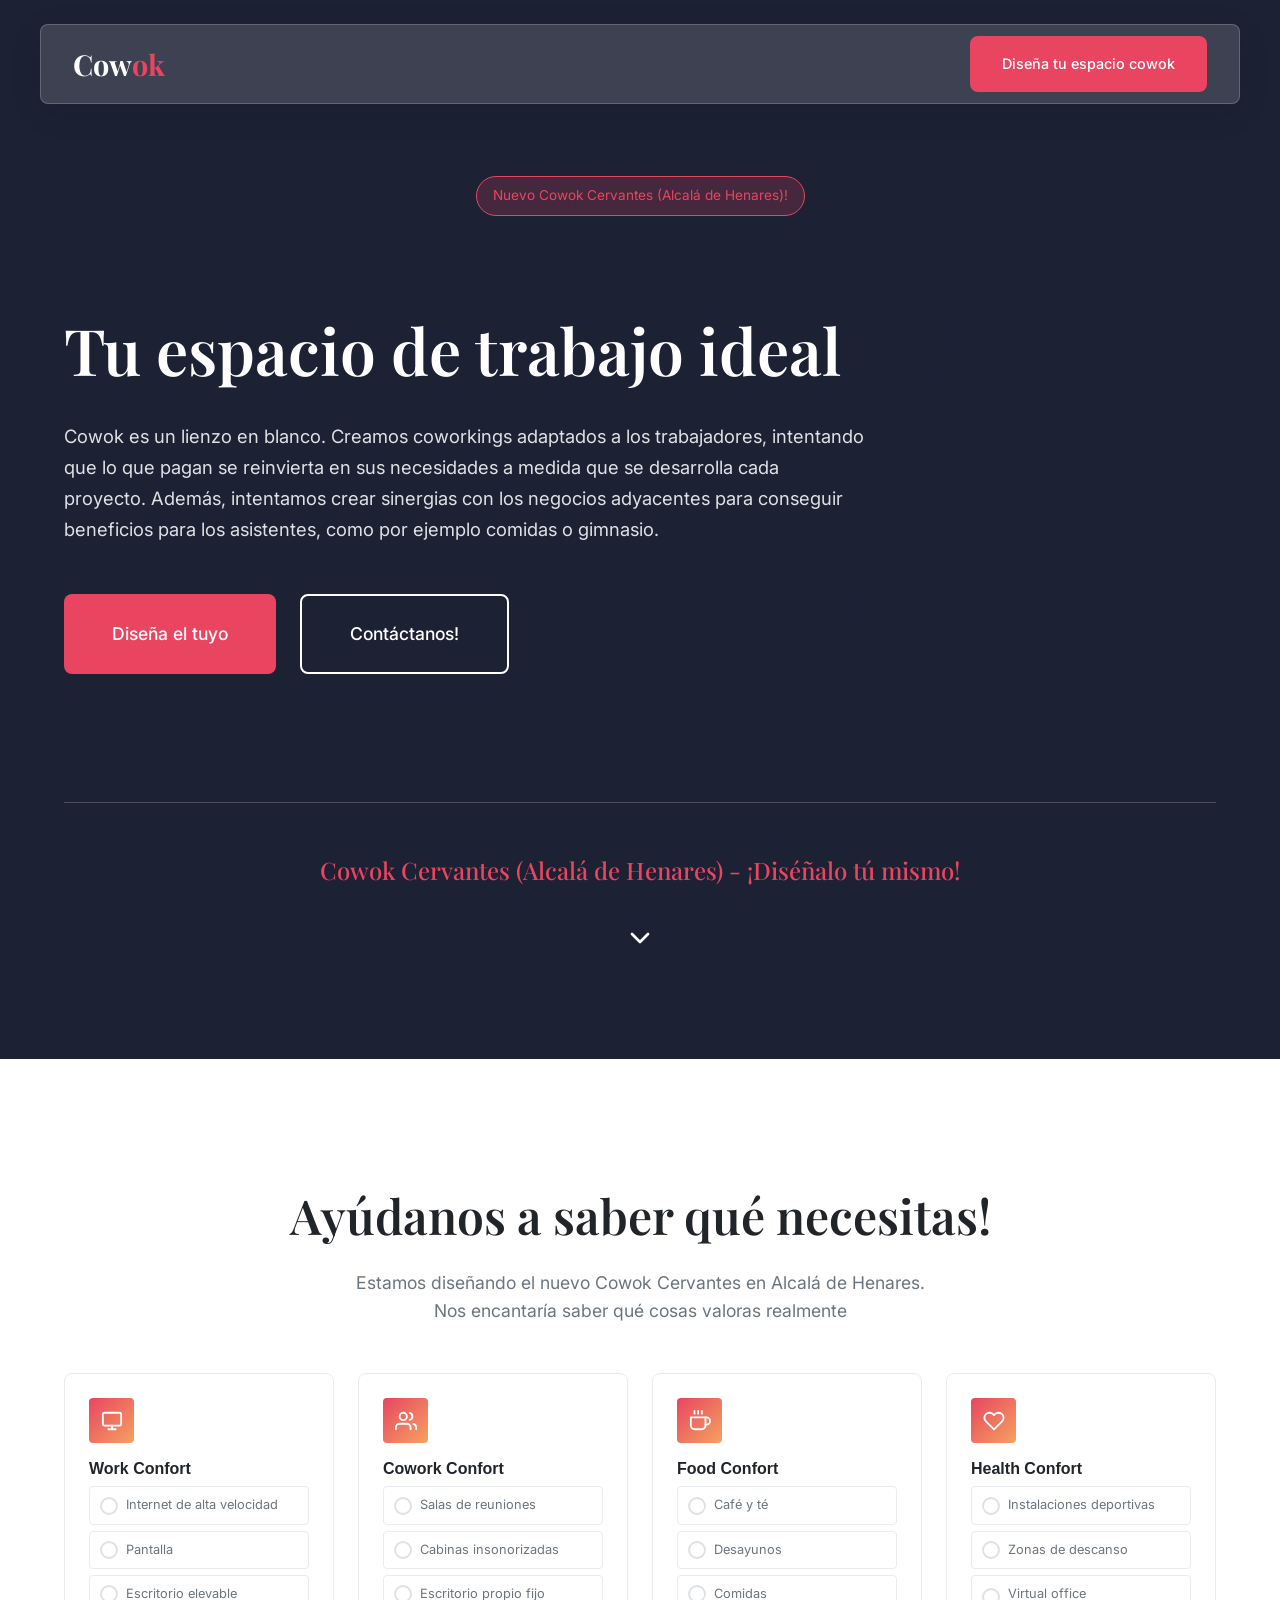
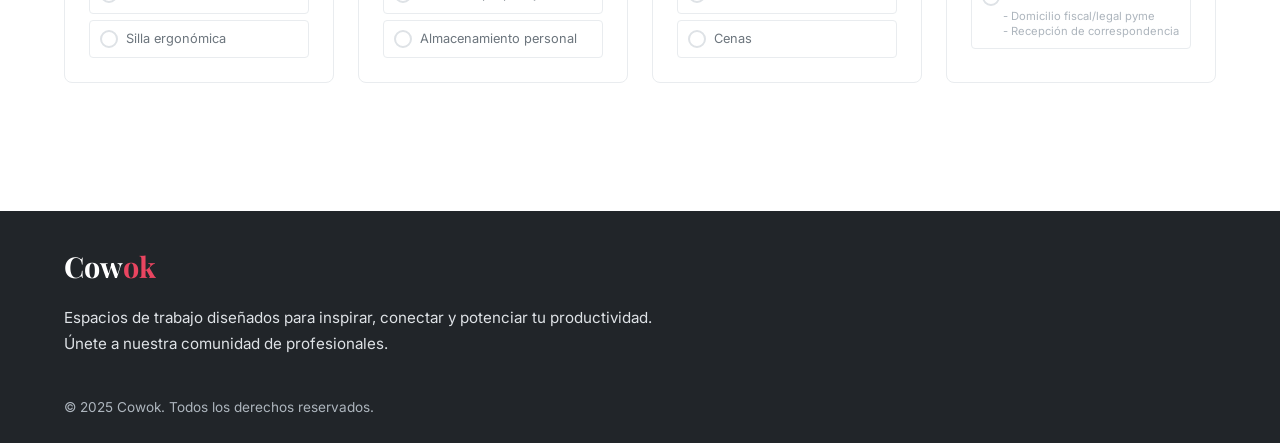
==== index.html @ b4acc240 "Update index.html" ====
<!DOCTYPE html>
<html lang="es">
<head>
    <meta charset="UTF-8">
    <meta name="viewport" content="width=device-width, initial-scale=1.0">
    <title>Cowok | Coworking Space</title>
    <link rel="preconnect" href="https://fonts.googleapis.com">
    <link rel="preconnect" href="https://fonts.gstatic.com" crossorigin>
    <link href="https://fonts.googleapis.com/css2?family=Inter:wght@300;400;500;600;700&family=Playfair+Display:wght@400;500;600;700&display=swap" rel="stylesheet">
    <style>
        /* ============================================
           CSS VARIABLES & RESET
           ============================================ */
        :root {
            --color-primary: #1a1a2e;
            --color-secondary: #16213e;
            --color-accent: #e94560;
            --color-accent-hover: #d63d56;
            --color-light: #f8f9fa;
            --color-white: #ffffff;
            --color-gray-100: #f7f7f7;
            --color-gray-200: #e9ecef;
            --color-gray-300: #dee2e6;
            --color-gray-400: #ced4da;
            --color-gray-500: #adb5bd;
            --color-gray-600: #6c757d;
            --color-gray-700: #495057;
            --color-gray-800: #343a40;
            --color-gray-900: #212529;
            --color-success: #28a745;
            --color-warm: #f4a261;

            --font-primary: 'Inter', sans-serif;
            --font-display: 'Playfair Display', serif;

            --spacing-xs: 0.5rem;
            --spacing-sm: 1rem;
            --spacing-md: 1.5rem;
            --spacing-lg: 2rem;
            --spacing-xl: 3rem;
            --spacing-2xl: 4rem;
            --spacing-3xl: 6rem;
            --spacing-4xl: 8rem;

            --border-radius-sm: 4px;
            --border-radius-md: 8px;
            --border-radius-lg: 16px;
            --border-radius-xl: 24px;

            --shadow-sm: 0 1px 2px rgba(0,0,0,0.05);
            --shadow-md: 0 4px 6px rgba(0,0,0,0.1);
            --shadow-lg: 0 10px 25px rgba(0,0,0,0.1);
            --shadow-xl: 0 20px 50px rgba(0,0,0,0.15);

            --transition-fast: 0.2s ease;
            --transition-normal: 0.3s ease;
            --transition-slow: 0.5s ease;

            --container-max: 1200px;
            --header-height: 80px;
        }

        * {
            margin: 0;
            padding: 0;
            box-sizing: border-box;
        }

        html {
            scroll-behavior: smooth;
        }

        body {
            font-family: var(--font-primary);
            font-size: 16px;
            line-height: 1.6;
            color: var(--color-gray-800);
            background-color: var(--color-white);
            overflow-x: hidden;
        }

        img {
            max-width: 100%;
            height: auto;
            display: block;
        }

        a {
            text-decoration: none;
            color: inherit;
            transition: color var(--transition-fast);
        }

        ul {
            list-style: none;
        }

        button {
            cursor: pointer;
            border: none;
            background: none;
            font-family: inherit;
        }

        /* ============================================
           UTILITY CLASSES
           ============================================ */
        .container {
            width: 100%;
            max-width: var(--container-max);
            margin: 0 auto;
            padding: 0 var(--spacing-md);
        }

        .section {
            padding: var(--spacing-4xl) 0;
        }

        .section--gray {
            background-color: var(--color-gray-100);
        }

        .section--dark {
            background-color: var(--color-primary);
            color: var(--color-white);
        }

        .text-center {
            text-align: center;
        }

        .btn {
            display: inline-flex;
            align-items: center;
            justify-content: center;
            padding: var(--spacing-sm) var(--spacing-lg);
            font-size: 0.95rem;
            font-weight: 500;
            border-radius: var(--border-radius-md);
            transition: all var(--transition-fast);
            gap: var(--spacing-xs);
        }

        .btn--primary {
            background-color: var(--color-accent);
            color: var(--color-white);
        }

        .btn--primary:hover {
            background-color: var(--color-accent-hover);
            transform: translateY(-2px);
            box-shadow: var(--shadow-md);
        }

        .btn--secondary {
            background-color: var(--color-white);
            color: var(--color-primary);
            border: 2px solid var(--color-primary);
        }

        .btn--secondary:hover {
            background-color: var(--color-primary);
            color: var(--color-white);
        }

        .btn--outline {
            background-color: transparent;
            color: var(--color-white);
            border: 2px solid var(--color-white);
        }

        .btn--outline:hover {
            background-color: var(--color-white);
            color: var(--color-primary);
        }

        .btn--large {
            padding: var(--spacing-md) var(--spacing-xl);
            font-size: 1.1rem;
        }

        .btn--small {
            padding: var(--spacing-sm) var(--spacing-lg);
            font-size: 0.9rem;
        }

        /* ============================================
           TYPOGRAPHY
           ============================================ */
        h1, h2, h3, h4, h5, h6 {
            font-family: var(--font-display);
            font-weight: 600;
            line-height: 1.2;
            color: var(--color-gray-900);
        }

        .section--dark h1,
        .section--dark h2,
        .section--dark h3 {
            color: var(--color-white);
        }

        h1 {
            font-size: clamp(2.5rem, 5vw, 4rem);
        }

        h2 {
            font-size: clamp(2rem, 4vw, 3rem);
            margin-bottom: var(--spacing-md);
        }

        h3 {
            font-size: clamp(1.5rem, 3vw, 2rem);
        }

        .section-subtitle {
            font-size: 1.1rem;
            color: var(--color-gray-600);
            max-width: 600px;
            margin: 0 auto var(--spacing-xl);
        }

        .section--dark .section-subtitle {
            color: var(--color-gray-300);
        }

        /* ============================================
           HEADER & NAVIGATION
           ============================================ */
        .header-wrapper {
            position: fixed;
            top: 0;
            left: 0;
            right: 0;
            z-index: 1000;
            padding: var(--spacing-md) var(--spacing-md) 0;
            transition: padding var(--transition-normal);
        }

        .header-wrapper--scrolled {
            padding: var(--spacing-xs) var(--spacing-md) 0;
        }

        .header {
            max-width: var(--container-max);
            margin: 0 auto;
            height: var(--header-height);
            background: rgba(255, 255, 255, 0.15);
            backdrop-filter: blur(20px);
            -webkit-backdrop-filter: blur(20px);
            border: 1px solid rgba(255, 255, 255, 0.2);
            border-radius: var(--border-radius-md);
            box-shadow: 0 8px 32px rgba(0, 0, 0, 0.1);
            transition: all var(--transition-normal);
            padding: 0 var(--spacing-lg);
        }

        .header--scrolled {
            height: 60px;
            background: rgba(255, 255, 255, 0.95);
            box-shadow: 0 8px 32px rgba(0, 0, 0, 0.12);
            border: 1px solid rgba(200, 200, 200, 0.3);
        }

        .header--scrolled .logo {
            color: var(--color-primary);
        }

        .header--scrolled .nav__link {
            color: var(--color-gray-700);
        }

        .header--scrolled .hamburger__line {
            background-color: var(--color-primary);
        }

        .header--scrolled .btn--primary {
            padding: var(--spacing-xs) var(--spacing-md);
            font-size: 0.85rem;
        }

        .header__container {
            display: flex;
            align-items: center;
            justify-content: space-between;
            height: 100%;
        }

        .logo {
            font-family: var(--font-display);
            font-size: 1.8rem;
            font-weight: 700;
            color: var(--color-white);
            transition: color var(--transition-normal);
        }

        .logo span {
            color: var(--color-accent);
        }

        .nav {
            display: flex;
            align-items: center;
            gap: var(--spacing-lg);
        }

        .nav__list {
            display: flex;
            gap: var(--spacing-lg);
        }

        .nav__link {
            font-weight: 500;
            color: rgba(255, 255, 255, 0.9);
            position: relative;
            padding: var(--spacing-xs) 0;
            transition: color var(--transition-fast);
        }

        .nav__link::after {
            content: '';
            position: absolute;
            bottom: 0;
            left: 0;
            width: 0;
            height: 2px;
            background-color: var(--color-accent);
            transition: width var(--transition-fast);
        }

        .nav__link:hover {
            color: var(--color-accent);
        }

        .nav__link:hover::after {
            width: 100%;
        }

        .hamburger {
            display: none;
            flex-direction: column;
            gap: 5px;
            padding: var(--spacing-xs);
            z-index: 1001;
        }

        .hamburger__line {
            width: 25px;
            height: 2px;
            background-color: var(--color-white);
            transition: all var(--transition-fast);
        }

        .hamburger--active .hamburger__line:nth-child(1) {
            transform: rotate(45deg) translate(5px, 5px);
        }

        .hamburger--active .hamburger__line:nth-child(2) {
            opacity: 0;
        }

        .hamburger--active .hamburger__line:nth-child(3) {
            transform: rotate(-45deg) translate(5px, -5px);
        }

        /* Mobile Navigation */
        .nav-mobile {
            display: none;
            position: fixed;
            top: 0;
            left: 0;
            right: 0;
            bottom: 0;
            background-color: var(--color-white);
            z-index: 999;
            padding: calc(var(--header-height) + var(--spacing-xl)) var(--spacing-lg);
            flex-direction: column;
            gap: var(--spacing-lg);
        }

        .nav-mobile--active {
            display: flex;
        }

        .nav-mobile__link {
            font-size: 1.5rem;
            font-weight: 500;
            color: var(--color-gray-800);
            padding: var(--spacing-sm) 0;
            border-bottom: 1px solid var(--color-gray-200);
        }

        /* ============================================
           HERO SECTION
           ============================================ */
        .hero {
            position: relative;
            min-height: 100vh;
            display: flex;
            align-items: center;
            background-color: #1C2134;
            overflow: hidden;
        }

        .hero__content {
            position: relative;
            z-index: 1;
            width: 100%;
            color: var(--color-white);
            padding: calc(var(--header-height) + 2rem) 0 2rem;
        }

        .hero__badge {
            display: block;
            text-align: center;
            padding: var(--spacing-xs) var(--spacing-sm);
            background-color: rgba(233, 69, 96, 0.2);
            border: 1px solid var(--color-accent);
            border-radius: var(--border-radius-xl);
            font-size: 0.85rem;
            color: var(--color-accent);
            margin-top: 4rem;
            margin-bottom: 6rem;
            width: fit-content;
            margin-left: auto;
            margin-right: auto;
        }

        .hero__main {
            display: flex;
            align-items: center;
            gap: var(--spacing-xl);
        }

        .hero__text-wrapper {
            flex: 1;
            width: 100%;
            background-image: url('https://www.bunnoestudio.com/wp-content/uploads/2025/10/como-debe-ser-el-mobiliario-de-una-oficina.jpg');
            background-size: contain;
            background-position: calc(100% + 100px) center;
            background-repeat: no-repeat;
        }

        .hero__text {
            max-width: 900px;
            background-color: #1C2134;
            clip-path: polygon(-5px -5px, 100% -5px, 85% calc(100% + 5px), -5px calc(100% + 5px));
            padding-right: 100px;
        }

        .hero__title {
            color: var(--color-white);
            margin-bottom: var(--spacing-lg);
        }

        .hero__subtitle {
            font-size: 1.15rem;
            color: var(--color-gray-300);
            margin-bottom: var(--spacing-xl);
            line-height: 1.7;
        }

        .hero__buttons {
            display: flex;
            gap: var(--spacing-md);
            flex-wrap: wrap;
        }

        .hero__image {
            display: none;
        }

        .hero__image img {
            width: 100%;
            height: 100%;
            object-fit: cover;
        }

        .hero__cta {
            margin-top: 8rem;
            margin-bottom: 4rem;
            padding-top: var(--spacing-xl);
            border-top: 1px solid rgba(255, 255, 255, 0.2);
            text-align: center;
        }

        .hero__cta-text {
            font-family: var(--font-display);
            font-size: 1.5rem;
            font-weight: 500;
            color: var(--color-accent);
            margin-bottom: var(--spacing-md);
        }

        .hero__scroll-arrow {
            display: inline-flex;
            align-items: center;
            justify-content: center;
            width: 50px;
            height: 50px;
            color: var(--color-white);
            animation: bounce 2s infinite;
        }

        .hero__scroll-arrow svg {
            width: 32px;
            height: 32px;
        }

        @keyframes bounce {
            0%, 20%, 50%, 80%, 100% {
                transform: translateY(0);
                opacity: 1;
            }
            40% {
                transform: translateY(10px);
                opacity: 0.7;
            }
            60% {
                transform: translateY(5px);
                opacity: 0.85;
            }
        }

        /* ============================================
           FEATURES SECTION
           ============================================ */
        .features {
            display: grid;
            grid-template-columns: repeat(4, 1fr);
            gap: var(--spacing-md);
        }

        .feature-card {
            background-color: var(--color-white);
            padding: var(--spacing-md);
            border-radius: var(--border-radius-md);
            border: 1px solid var(--color-gray-200);
            transition: all var(--transition-normal);
        }

        .feature-card:hover {
            border-color: var(--color-gray-300);
        }

        .feature-card__icon {
            width: 45px;
            height: 45px;
            background: linear-gradient(135deg, var(--color-accent) 0%, var(--color-warm) 100%);
            border-radius: var(--border-radius-sm);
            display: flex;
            align-items: center;
            justify-content: center;
            margin-bottom: var(--spacing-sm);
        }

        .feature-card__icon svg {
            width: 22px;
            height: 22px;
            stroke: var(--color-white);
            fill: none;
            stroke-width: 2;
        }

        .feature-card__title {
            font-family: Arial, sans-serif;
            font-size: 1rem;
            margin-bottom: var(--spacing-xs);
            color: var(--color-gray-900);
        }

        .feature-card__list {
            list-style: none;
            padding: 0;
            margin: 0;
            display: flex;
            flex-direction: column;
            gap: 6px;
        }

        .feature-card__item {
            color: var(--color-gray-600);
            font-size: 0.8rem;
            padding: 8px 10px 8px 36px;
            border: 1px solid var(--color-gray-200);
            border-radius: var(--border-radius-sm);
            cursor: pointer;
            transition: all var(--transition-fast);
            user-select: none;
            position: relative;
        }

        .feature-card__item::before {
            content: '';
            position: absolute;
            left: 10px;
            top: 50%;
            transform: translateY(-50%);
            width: 14px;
            height: 14px;
            border: 2px solid var(--color-gray-300);
            border-radius: 50%;
            transition: all var(--transition-fast);
        }

        .feature-card__item:hover {
            border-color: var(--color-gray-400);
            background-color: var(--color-gray-100);
        }

        .feature-card__item:hover::before {
            border-color: var(--color-gray-400);
        }

        .feature-card__item--selected {
            border-color: var(--color-accent);
            background-color: rgba(233, 69, 96, 0.05);
            color: var(--color-gray-800);
        }

        .feature-card__item--selected::before {
            background-color: var(--color-accent);
            border-color: var(--color-accent);
        }

        .feature-card__item--selected::after {
            content: '';
            position: absolute;
            left: 15px;
            top: 50%;
            transform: translateY(-50%);
            width: 8px;
            height: 8px;
            background-color: white;
            border-radius: 50%;
        }

        .feature-card__item--has-subitems::before {
            top: 12px;
            transform: none;
        }

        .feature-card__item--has-subitems.feature-card__item--selected::after {
            top: 16px;
            transform: none;
        }

        .feature-card__item-subitems {
            margin-top: 4px;
            margin-left: -5px;
            font-size: 0.7rem;
            color: var(--color-gray-500);
            line-height: 1.4;
        }

        .features-email {
            max-height: 0;
            overflow: hidden;
            opacity: 0;
            transition: max-height 0.4s ease, opacity 0.3s ease, margin 0.4s ease;
            margin-top: 0;
        }

        .features-email--visible {
            max-height: 200px;
            opacity: 1;
            margin-top: var(--spacing-lg);
        }

        .features-email__container {
            background: linear-gradient(135deg, var(--color-primary) 0%, var(--color-secondary) 100%);
            border-radius: var(--border-radius-lg);
            padding: var(--spacing-lg) var(--spacing-xl);
            text-align: center;
        }

        .features-email__text {
            color: var(--color-white);
            margin-bottom: var(--spacing-md);
            font-size: 1rem;
        }

        .features-email__form {
            display: flex;
            gap: var(--spacing-sm);
            max-width: 400px;
            margin: 0 auto;
        }

        .features-email__input {
            flex: 1;
            padding: 10px var(--spacing-md);
            border: 2px solid transparent;
            border-radius: var(--border-radius-md);
            font-size: 1rem;
            font-family: var(--font-primary);
            outline: none;
            transition: border-color var(--transition-fast);
        }

        .features-email__input:focus {
            border-color: var(--color-accent);
        }

        .features-email__submit {
            width: 48px;
            height: 48px;
            background-color: var(--color-accent);
            border: none;
            border-radius: var(--border-radius-md);
            cursor: pointer;
            display: flex;
            align-items: center;
            justify-content: center;
            transition: all var(--transition-fast);
        }

        .features-email__submit:hover {
            background-color: var(--color-accent-hover);
            transform: scale(1.05);
        }

        .features-email__submit svg {
            width: 22px;
            height: 22px;
            color: var(--color-white);
        }

        /* ============================================
           SPACES GALLERY
           ============================================ */
        .spaces__grid {
            display: grid;
            grid-template-columns: repeat(3, 1fr);
            grid-template-rows: repeat(2, 300px);
            gap: var(--spacing-md);
        }

        .space-card {
            position: relative;
            border-radius: var(--border-radius-lg);
            overflow: hidden;
            cursor: pointer;
        }

        .space-card:first-child {
            grid-column: span 2;
            grid-row: span 2;
        }

        .space-card__image {
            width: 100%;
            height: 100%;
            object-fit: cover;
            transition: transform var(--transition-slow);
        }

        .space-card:hover .space-card__image {
            transform: scale(1.05);
        }

        .space-card__overlay {
            position: absolute;
            bottom: 0;
            left: 0;
            right: 0;
            padding: var(--spacing-lg);
            background: linear-gradient(to top, rgba(0,0,0,0.8) 0%, transparent 100%);
            color: var(--color-white);
            transform: translateY(100%);
            transition: transform var(--transition-normal);
        }

        .space-card:hover .space-card__overlay {
            transform: translateY(0);
        }

        .space-card__title {
            font-size: 1.25rem;
            margin-bottom: var(--spacing-xs);
            color: var(--color-white);
        }

        .space-card__description {
            font-size: 0.9rem;
            color: var(--color-gray-300);
        }

        /* ============================================
           PRICING SECTION
           ============================================ */
        .pricing__grid {
            display: grid;
            grid-template-columns: repeat(auto-fit, minmax(300px, 1fr));
            gap: var(--spacing-lg);
            max-width: 1000px;
            margin: 0 auto;
        }

        .pricing__grid--4 {
            grid-template-columns: repeat(4, 1fr);
            max-width: 1200px;
        }

        .pricing-card__note {
            font-size: 0.8rem;
            color: var(--color-gray-500);
            margin-bottom: var(--spacing-md);
            padding: var(--spacing-sm);
            background-color: var(--color-gray-100);
            border-radius: var(--border-radius-sm);
            text-align: center;
        }

        .pricing-card {
            background-color: var(--color-white);
            border-radius: var(--border-radius-lg);
            padding: var(--spacing-xl) var(--spacing-md);
            box-shadow: var(--shadow-md);
            position: relative;
            transition: all var(--transition-normal);
            display: flex;
            flex-direction: column;
        }

        .pricing-card:hover {
            transform: translateY(-5px);
            box-shadow: var(--shadow-xl);
        }

        .pricing-card--featured {
            border: 2px solid var(--color-accent);
        }

        .pricing-card__badge {
            position: absolute;
            top: -12px;
            left: 50%;
            transform: translateX(-50%);
            background-color: var(--color-accent);
            color: var(--color-white);
            padding: var(--spacing-xs) var(--spacing-md);
            border-radius: var(--border-radius-xl);
            font-size: 0.85rem;
            font-weight: 500;
        }

        .pricing-card__header {
            display: flex;
            justify-content: space-between;
            align-items: baseline;
            margin-bottom: var(--spacing-sm);
        }

        .pricing-card__name {
            font-size: 1.3rem;
            color: var(--color-gray-900);
        }

        .pricing-card__price {
            font-family: Arial, sans-serif;
            font-weight: 500;
            color: var(--color-gray-900);
            white-space: nowrap;
        }

        .pricing-card__amount {
            font-size: 1.4rem;
        }

        .pricing-card__currency {
            font-size: 1rem;
        }

        .pricing-card__period {
            font-size: 0.85rem;
            color: var(--color-gray-600);
            font-weight: 400;
        }

        .pricing-card__description {
            color: var(--color-gray-600);
            margin-bottom: var(--spacing-md);
            font-size: 0.9rem;
            color: var(--color-gray-600);
        }

        .pricing-card__features {
            margin-bottom: var(--spacing-lg);
            flex-grow: 1;
        }

        .pricing-card__feature {
            display: flex;
            align-items: center;
            gap: var(--spacing-sm);
            padding: var(--spacing-sm) 0;
            color: var(--color-gray-700);
            font-size: 0.95rem;
        }

        .pricing-card__feature svg {
            width: 20px;
            height: 20px;
            stroke: var(--color-success);
            flex-shrink: 0;
        }

        .pricing-card .btn {
            width: 100%;
        }

        /* ============================================
           TESTIMONIALS SECTION
           ============================================ */
        .testimonials__grid {
            display: grid;
            grid-template-columns: repeat(auto-fit, minmax(350px, 1fr));
            gap: var(--spacing-lg);
        }

        .testimonial-card {
            background-color: var(--color-white);
            padding: var(--spacing-xl);
            border-radius: var(--border-radius-lg);
            box-shadow: var(--shadow-md);
        }

        .testimonial-card__quote {
            font-size: 1.1rem;
            color: var(--color-gray-700);
            margin-bottom: var(--spacing-lg);
            font-style: italic;
            line-height: 1.8;
        }

        .testimonial-card__quote::before {
            content: '"';
            font-family: var(--font-display);
            font-size: 3rem;
            color: var(--color-accent);
            line-height: 0;
            vertical-align: -0.5em;
            margin-right: var(--spacing-xs);
        }

        .testimonial-card__author {
            display: flex;
            align-items: center;
            gap: var(--spacing-md);
        }

        .testimonial-card__avatar {
            width: 50px;
            height: 50px;
            border-radius: 50%;
            object-fit: cover;
        }

        .testimonial-card__name {
            font-weight: 600;
            color: var(--color-gray-900);
        }

        .testimonial-card__role {
            font-size: 0.9rem;
            color: var(--color-gray-600);
        }

        /* ============================================
           FAQ SECTION
           ============================================ */
        .faq__list {
            max-width: 800px;
            margin: 0 auto;
        }

        .faq-item {
            border-bottom: 1px solid var(--color-gray-200);
        }

        .faq-item__question {
            width: 100%;
            display: flex;
            justify-content: space-between;
            align-items: center;
            padding: var(--spacing-lg) 0;
            font-size: 1.1rem;
            font-weight: 500;
            color: var(--color-gray-800);
            text-align: left;
            cursor: pointer;
        }

        .faq-item__question:hover {
            color: var(--color-accent);
        }

        .faq-item__icon {
            width: 24px;
            height: 24px;
            stroke: currentColor;
            transition: transform var(--transition-fast);
        }

        .faq-item--active .faq-item__icon {
            transform: rotate(180deg);
        }

        .faq-item__answer {
            max-height: 0;
            overflow: hidden;
            transition: max-height var(--transition-normal);
        }

        .faq-item--active .faq-item__answer {
            max-height: 500px;
        }

        .faq-item__answer-content {
            padding-bottom: var(--spacing-lg);
            color: var(--color-gray-600);
            line-height: 1.7;
        }

        /* ============================================
           CTA SECTION
           ============================================ */
        .cta {
            background: linear-gradient(135deg, var(--color-primary) 0%, var(--color-secondary) 100%);
            text-align: center;
        }

        .cta__title {
            color: var(--color-white);
            margin-bottom: var(--spacing-md);
        }

        .cta__subtitle {
            color: var(--color-gray-300);
            font-size: 1.1rem;
            margin-bottom: var(--spacing-xl);
            max-width: 600px;
            margin-left: auto;
            margin-right: auto;
        }

        .cta__buttons {
            display: flex;
            justify-content: center;
            gap: var(--spacing-md);
            flex-wrap: wrap;
        }

        /* ============================================
           FOOTER
           ============================================ */
        .footer {
            background-color: var(--color-gray-900);
            color: var(--color-gray-300);
            padding: var(--spacing-lg) 0 var(--spacing-md);
        }

        .footer__grid {
            display: block;
            margin-bottom: var(--spacing-md);
        }

        .footer__brand {
            max-width: 100%;
        }

        .footer__logo {
            font-family: var(--font-display);
            font-size: 1.8rem;
            font-weight: 700;
            color: var(--color-white);
            margin-bottom: var(--spacing-sm);
        }

        .footer__logo span {
            color: var(--color-accent);
        }

        .footer__description {
            font-size: 0.95rem;
            line-height: 1.7;
            margin-bottom: var(--spacing-sm);
        }

        .footer__social {
            display: flex;
            gap: var(--spacing-sm);
        }

        .footer__social-link {
            width: 40px;
            height: 40px;
            border-radius: 50%;
            background-color: rgba(255, 255, 255, 0.1);
            display: flex;
            align-items: center;
            justify-content: center;
            transition: all var(--transition-fast);
        }

        .footer__social-link:hover {
            background-color: var(--color-accent);
        }

        .footer__social-link svg {
            width: 20px;
            height: 20px;
            fill: var(--color-white);
        }

        .footer__column h4 {
            color: var(--color-white);
            font-size: 1.1rem;
            margin-bottom: var(--spacing-md);
            font-family: var(--font-primary);
        }

        .footer__links {
            display: flex;
            flex-direction: column;
            gap: var(--spacing-sm);
        }

        .footer__link {
            font-size: 0.95rem;
            transition: color var(--transition-fast);
        }

        .footer__link:hover {
            color: var(--color-accent);
        }

        .footer__bottom {
            padding-top: var(--spacing-sm);
            display: flex;
            justify-content: space-between;
            align-items: center;
            flex-wrap: wrap;
            gap: var(--spacing-sm);
        }

        .footer__copyright {
            font-size: 0.85rem;
            color: var(--color-gray-500);
        }

        .footer__legal {
            display: flex;
            gap: var(--spacing-lg);
        }

        .footer__legal-link {
            font-size: 0.9rem;
        }

        .footer__legal-link:hover {
            color: var(--color-accent);
        }

        /* ============================================
           RESPONSIVE DESIGN
           ============================================ */
        @media (max-width: 1100px) {
            .hero__text-wrapper {
                background-image: none;
            }

            .hero__text {
                clip-path: none;
                padding-left: 60px;
                padding-right: 60px;
                max-width: 100%;
                text-align: center;
            }

            .hero__buttons {
                justify-content: center;
            }
        }

        @media (max-width: 900px) {
            .hero__text {
                padding-left: 40px;
                padding-right: 40px;
            }

            .hero__badge {
                margin-top: 3rem;
                margin-bottom: 3rem;
            }
        }

        @media (max-width: 800px) {
            .hero__text {
                padding-left: 20px;
                padding-right: 20px;
            }

            .hero__badge {
                margin-top: 2.5rem;
                margin-bottom: 2.5rem;
            }
        }

        @media (max-width: 1024px) {
            .pricing__grid--4 {
                grid-template-columns: repeat(2, 1fr);
            }

            .spaces__grid {
                grid-template-columns: repeat(2, 1fr);
                grid-template-rows: auto;
            }

            .space-card:first-child {
                grid-column: span 2;
                grid-row: span 1;
                height: 400px;
            }

            .space-card:not(:first-child) {
                height: 250px;
            }

            .footer__grid {
                grid-template-columns: repeat(2, 1fr);
            }

            .footer__brand {
                grid-column: span 2;
            }
        }

        @media (max-width: 768px) {
            :root {
                --header-height: 70px;
            }

            .header-wrapper {
                padding: var(--spacing-sm) var(--spacing-sm) 0;
            }

            .header-wrapper--scrolled {
                padding: var(--spacing-xs) var(--spacing-sm) 0;
            }

            .header {
                padding: 0 var(--spacing-md);
                border-radius: var(--border-radius-lg);
            }

            .header--scrolled {
                height: 55px;
            }

            .nav__list,
            .nav .btn {
                display: none;
            }

            .hamburger {
                display: flex;
            }

            .hero__content {
                padding: calc(var(--header-height) + 2rem) 0 2rem;
            }

            .hero__badge {
                margin-top: 2rem;
                margin-bottom: 2rem;
            }

            .hero__cta-text {
                font-size: 1.2rem;
            }

            .features-email__container {
                padding: var(--spacing-lg) var(--spacing-md);
                border-radius: var(--border-radius-md);
            }

            .features-email__form {
                flex-direction: column;
                max-width: 100%;
            }

            .features-email__input {
                width: 100%;
            }

            .features-email__submit {
                width: 100%;
                height: 44px;
            }

            .pricing__grid--4 {
                grid-template-columns: 1fr;
            }

            .hero__main {
                flex-direction: column;
            }

            .hero__text {
                max-width: 100%;
                clip-path: none;
                padding-left: 0;
                padding-right: 0;
                text-align: center;
            }

            .hero__buttons {
                flex-direction: column;
                width: 100%;
            }

            .hero__buttons .btn {
                width: 100%;
            }

            .features {
                grid-template-columns: repeat(2, 1fr);
            }

            .spaces__grid {
                grid-template-columns: 1fr;
            }

            .space-card:first-child {
                grid-column: span 1;
                height: 300px;
            }

            .space-card:not(:first-child) {
                height: 200px;
            }

            .space-card__overlay {
                transform: translateY(0);
                background: linear-gradient(to top, rgba(0,0,0,0.7) 0%, transparent 100%);
            }

            .testimonials__grid {
                grid-template-columns: 1fr;
            }

            .cta__buttons {
                flex-direction: column;
                align-items: center;
            }

            .cta__buttons .btn {
                width: 100%;
                max-width: 300px;
            }

            .footer__grid {
                grid-template-columns: 1fr;
                text-align: left;
            }

            .footer__brand {
                grid-column: span 1;
                max-width: 100%;
            }

            .footer__social {
                justify-content: flex-start;
            }

            .footer__bottom {
                flex-direction: column;
                text-align: left;
            }

            .footer__legal {
                flex-wrap: wrap;
                justify-content: center;
            }
        }

        @media (max-width: 480px) {
            .section {
                padding: var(--spacing-2xl) 0;
            }

            .features {
                grid-template-columns: 1fr;
            }

            .pricing__grid {
                grid-template-columns: 1fr;
            }

            .hero__stat-number {
                font-size: 2rem;
            }

            .pricing-card__amount {
                font-size: 2.5rem;
            }
        }

        /* ============================================
           ANIMATIONS
           ============================================ */
        @keyframes fadeInUp {
            from {
                opacity: 0;
                transform: translateY(30px);
            }
            to {
                opacity: 1;
                transform: translateY(0);
            }
        }

        .animate-fade-in-up {
            animation: fadeInUp 0.6s ease forwards;
        }

        .animate-delay-1 { animation-delay: 0.1s; }
        .animate-delay-2 { animation-delay: 0.2s; }
        .animate-delay-3 { animation-delay: 0.3s; }
        .animate-delay-4 { animation-delay: 0.4s; }
    </style>
</head>
<body>
    <!-- Header -->
    <div class="header-wrapper" id="headerWrapper">
        <header class="header" id="header">
            <div class="header__container">
                <a href="#" class="logo">Cow<span>ok</span></a>

                <nav class="nav">
                    <a href="#servicios" class="btn btn--primary btn--small">Diseña tu espacio cowok</a>
                </nav>

                <button class="hamburger" id="hamburger" aria-label="Menú">
                    <span class="hamburger__line"></span>
                    <span class="hamburger__line"></span>
                    <span class="hamburger__line"></span>
                </button>
            </div>
        </header>
    </div>

    <!-- Mobile Navigation -->
    <nav class="nav-mobile" id="navMobile">
        <a href="#servicios" class="nav-mobile__link">Servicios</a>
    </nav>

    <!-- Hero Section -->
    <section class="hero">
        <div class="container">
            <div class="hero__content">
                <span class="hero__badge">Nuevo Cowok Cervantes (Alcalá de Henares)!</span>
                <div class="hero__main">
                    <div class="hero__text-wrapper">
                        <div class="hero__text">
                            <h1 class="hero__title">Tu espacio de trabajo ideal</h1>
                            <p class="hero__subtitle">
                                Cowok es un lienzo en blanco. Creamos coworkings adaptados a los trabajadores, intentando que lo que pagan se reinvierta en sus necesidades a medida que se desarrolla cada proyecto. Además, intentamos crear sinergias con los negocios adyacentes para conseguir beneficios para los asistentes, como por ejemplo comidas o gimnasio.
                            </p>
                            <div class="hero__buttons">
                                <a href="#servicios" class="btn btn--primary btn--large">Diseña el tuyo</a>
                                <a href="#servicios" class="btn btn--outline btn--large">Contáctanos!</a>
                            </div>
                        </div>
                    </div>
                    <div class="hero__image" style="border: 5px solid #1C2134;">
                        <img src="https://www.bunnoestudio.com/wp-content/uploads/2025/10/como-debe-ser-el-mobiliario-de-una-oficina.jpg" alt="Oficina moderna">
                    </div>
                </div>
                <div class="hero__cta">
                    <p class="hero__cta-text">Cowok Cervantes (Alcalá de Henares) - ¡Diséñalo tú mismo!</p>
                    <a href="#servicios" class="hero__scroll-arrow" aria-label="Ir a siguiente sección">
                        <svg viewBox="0 0 24 24" fill="none" stroke="currentColor" stroke-width="2" stroke-linecap="round" stroke-linejoin="round">
                            <polyline points="6 9 12 15 18 9"/>
                        </svg>
                    </a>
                </div>
            </div>
        </div>
    </section>

    <!-- Features Section -->
    <section class="section" id="servicios">
        <div class="container">
            <div class="text-center">
                <h2>Ayúdanos a saber qué necesitas!</h2>
                <p class="section-subtitle">
                    Estamos diseñando el nuevo Cowok Cervantes en Alcalá de Henares. Nos encantaría saber qué cosas valoras realmente
                </p>
            </div>
            <div class="features">
                <div class="feature-card">
                    <div class="feature-card__icon">
                        <svg viewBox="0 0 24 24" stroke-linecap="round" stroke-linejoin="round">
                            <rect x="2" y="3" width="20" height="14" rx="2" ry="2"/>
                            <line x1="8" y1="21" x2="16" y2="21"/>
                            <line x1="12" y1="17" x2="12" y2="21"/>
                        </svg>
                    </div>
                    <h3 class="feature-card__title">Work Confort</h3>
                    <div class="feature-card__list">
                        <div class="feature-card__item">Internet de alta velocidad</div>
                        <div class="feature-card__item">Pantalla</div>
                        <div class="feature-card__item">Escritorio elevable</div>
                        <div class="feature-card__item">Silla ergonómica</div>
                    </div>
                </div>
                <div class="feature-card">
                    <div class="feature-card__icon">
                        <svg viewBox="0 0 24 24" stroke-linecap="round" stroke-linejoin="round">
                            <path d="M17 21v-2a4 4 0 0 0-4-4H5a4 4 0 0 0-4 4v2"/>
                            <circle cx="9" cy="7" r="4"/>
                            <path d="M23 21v-2a4 4 0 0 0-3-3.87"/>
                            <path d="M16 3.13a4 4 0 0 1 0 7.75"/>
                        </svg>
                    </div>
                    <h3 class="feature-card__title">Cowork Confort</h3>
                    <div class="feature-card__list">
                        <div class="feature-card__item">Salas de reuniones</div>
                        <div class="feature-card__item">Cabinas insonorizadas</div>
                        <div class="feature-card__item">Escritorio propio fijo</div>
                        <div class="feature-card__item">Almacenamiento personal</div>
                    </div>
                </div>
                <div class="feature-card">
                    <div class="feature-card__icon">
                        <svg viewBox="0 0 24 24" stroke-linecap="round" stroke-linejoin="round">
                            <path d="M18 8h1a4 4 0 0 1 0 8h-1"/>
                            <path d="M2 8h16v9a4 4 0 0 1-4 4H6a4 4 0 0 1-4-4V8z"/>
                            <line x1="6" y1="1" x2="6" y2="4"/>
                            <line x1="10" y1="1" x2="10" y2="4"/>
                            <line x1="14" y1="1" x2="14" y2="4"/>
                        </svg>
                    </div>
                    <h3 class="feature-card__title">Food Confort</h3>
                    <div class="feature-card__list">
                        <div class="feature-card__item">Café y té</div>
                        <div class="feature-card__item">Desayunos</div>
                        <div class="feature-card__item">Comidas</div>
                        <div class="feature-card__item">Cenas</div>
                    </div>
                </div>
                <div class="feature-card">
                    <div class="feature-card__icon">
                        <svg viewBox="0 0 24 24" stroke-linecap="round" stroke-linejoin="round">
                            <path d="M20.84 4.61a5.5 5.5 0 0 0-7.78 0L12 5.67l-1.06-1.06a5.5 5.5 0 0 0-7.78 7.78l1.06 1.06L12 21.23l7.78-7.78 1.06-1.06a5.5 5.5 0 0 0 0-7.78z"/>
                        </svg>
                    </div>
                    <h3 class="feature-card__title">Health Confort</h3>
                    <div class="feature-card__list">
                        <div class="feature-card__item">Instalaciones deportivas</div>
                        <div class="feature-card__item">Zonas de descanso</div>
                        <div class="feature-card__item feature-card__item--has-subitems">
                            Virtual office
                            <div class="feature-card__item-subitems">
                                - Domicilio fiscal/legal pyme<br>
                                - Recepción de correspondencia
                            </div>
                        </div>
                    </div>
                </div>
            </div>

            <!-- Email form that appears when items are selected -->
            <div class="features-email" id="featuresEmail">
                <div class="features-email__container">
                    <p class="features-email__text">Déjanos tu email y te avisaremos cuando esté disponible</p>
                    <div class="features-email__form">
                        <input type="email" class="features-email__input" placeholder="tu@email.com" id="featuresEmailInput">
                        <button class="features-email__submit" id="featuresEmailSubmit" aria-label="Enviar">
                            <svg viewBox="0 0 24 24" fill="none" stroke="currentColor" stroke-width="2" stroke-linecap="round" stroke-linejoin="round">
                                <line x1="22" y1="2" x2="11" y2="13"/>
                                <polygon points="22 2 15 22 11 13 2 9 22 2"/>
                            </svg>
                        </button>
                    </div>
                </div>
            </div>
        </div>
    </section>


    <!-- Footer -->
    <footer class="footer">
        <div class="container">
            <div class="footer__grid">
                <div class="footer__brand">
                    <div class="footer__logo">Cow<span>ok</span></div>
                    <p class="footer__description">
                        Espacios de trabajo diseñados para inspirar, conectar y potenciar tu productividad.<br>Únete a nuestra comunidad de profesionales.
                    </p>
                                    </div>
                            </div>
            <div class="footer__bottom">
                <p class="footer__copyright">© 2025 Cowok. Todos los derechos reservados.</p>
                            </div>
        </div>
    </footer>

    <!-- JavaScript -->
    <script>
        // Header scroll effect
        const header = document.getElementById('header');
        const headerWrapper = document.getElementById('headerWrapper');
        let lastScroll = 0;

        window.addEventListener('scroll', () => {
            const currentScroll = window.pageYOffset;

            if (currentScroll > 50) {
                header.classList.add('header--scrolled');
                headerWrapper.classList.add('header-wrapper--scrolled');
            } else {
                header.classList.remove('header--scrolled');
                headerWrapper.classList.remove('header-wrapper--scrolled');
            }

            lastScroll = currentScroll;
        });

        // Mobile menu toggle
        const hamburger = document.getElementById('hamburger');
        const navMobile = document.getElementById('navMobile');

        hamburger.addEventListener('click', () => {
            hamburger.classList.toggle('hamburger--active');
            navMobile.classList.toggle('nav-mobile--active');
            document.body.style.overflow = navMobile.classList.contains('nav-mobile--active') ? 'hidden' : '';
        });

        // Close mobile menu when clicking a link
        document.querySelectorAll('.nav-mobile__link').forEach(link => {
            link.addEventListener('click', () => {
                hamburger.classList.remove('hamburger--active');
                navMobile.classList.remove('nav-mobile--active');
                document.body.style.overflow = '';
            });
        });

        // FAQ accordion
        document.querySelectorAll('.faq-item__question').forEach(question => {
            question.addEventListener('click', () => {
                const faqItem = question.parentElement;
                const isActive = faqItem.classList.contains('faq-item--active');

                // Close all FAQ items
                document.querySelectorAll('.faq-item').forEach(item => {
                    item.classList.remove('faq-item--active');
                });

                // Open clicked item if it wasn't active
                if (!isActive) {
                    faqItem.classList.add('faq-item--active');
                }
            });
        });

        // Smooth scroll for anchor links
        document.querySelectorAll('a[href^="#"]').forEach(anchor => {
            anchor.addEventListener('click', function (e) {
                e.preventDefault();
                const target = document.querySelector(this.getAttribute('href'));
                if (target) {
                    const headerHeight = header.offsetHeight;
                    const targetPosition = target.getBoundingClientRect().top + window.pageYOffset - headerHeight;

                    window.scrollTo({
                        top: targetPosition,
                        behavior: 'smooth'
                    });
                }
            });
        });

        // Intersection Observer for animations
        const observerOptions = {
            threshold: 0.1,
            rootMargin: '0px 0px -50px 0px'
        };

        const observer = new IntersectionObserver((entries) => {
            entries.forEach(entry => {
                if (entry.isIntersecting) {
                    entry.target.style.opacity = '1';
                    entry.target.style.transform = 'translateY(0)';
                }
            });
        }, observerOptions);

        // Observe elements for animation
        document.querySelectorAll('.feature-card, .pricing-card, .testimonial-card, .space-card').forEach(el => {
            el.style.opacity = '0';
            el.style.transform = 'translateY(30px)';
            el.style.transition = 'opacity 0.6s ease, transform 0.6s ease';
            observer.observe(el);
        });

        // Feature card item selection toggle
        const featuresEmail = document.getElementById('featuresEmail');

        function updateEmailVisibility() {
            const selectedItems = document.querySelectorAll('.feature-card__item--selected');
            if (selectedItems.length > 0) {
                featuresEmail.classList.add('features-email--visible');
            } else {
                featuresEmail.classList.remove('features-email--visible');
            }
        }

        document.querySelectorAll('.feature-card__item').forEach(item => {
            item.addEventListener('click', () => {
                item.classList.toggle('feature-card__item--selected');
                updateEmailVisibility();
            });
        });

        // Google Forms submission
        document.getElementById('featuresEmailSubmit').addEventListener('click', function() {
            const email = document.getElementById('featuresEmailInput').value;

            const emailRegex = /^[^\s@]+@[^\s@]+\.[^\s@]+$/;
            if (!email || !emailRegex.test(email)) {
                alert('Por favor, introduce un email válido');
                return;
            }

            const selectedItems = [...document.querySelectorAll('.feature-card__item--selected')]
                .map(item => {
                    const text = item.childNodes[0].textContent.trim();
                    const card = item.closest('.feature-card');
                    const category = card.querySelector('.feature-card__title').textContent;
                    return `${category}: ${text}`;
                })
                .join(', ');

            if (!selectedItems) {
                alert('Por favor, selecciona al menos un servicio');
                return;
            }

            const googleFormURL = 'https://docs.google.com/forms/d/e/1FAIpQLScC1RGe3EeAv48En7U1uGPUwhitDAEygE-VfN9NBQzMyeeJMg/formResponse';
            const formData = new FormData();
            formData.append('entry.1677115098', email);
            formData.append('entry.1134064827', selectedItems);

            fetch(googleFormURL, {
                method: 'POST',
                mode: 'no-cors',
                body: formData
            }).then(() => {
                alert('¡Gracias! Te avisaremos cuando esté disponible.');
                document.getElementById('featuresEmailInput').value = '';
                document.querySelectorAll('.feature-card__item--selected').forEach(item => {
                    item.classList.remove('feature-card__item--selected');
                });
                updateEmailVisibility();
            }).catch(() => {
                alert('Hubo un error. Por favor, inténtalo de nuevo.');
            });
        });
    </script>
</body>
</html>
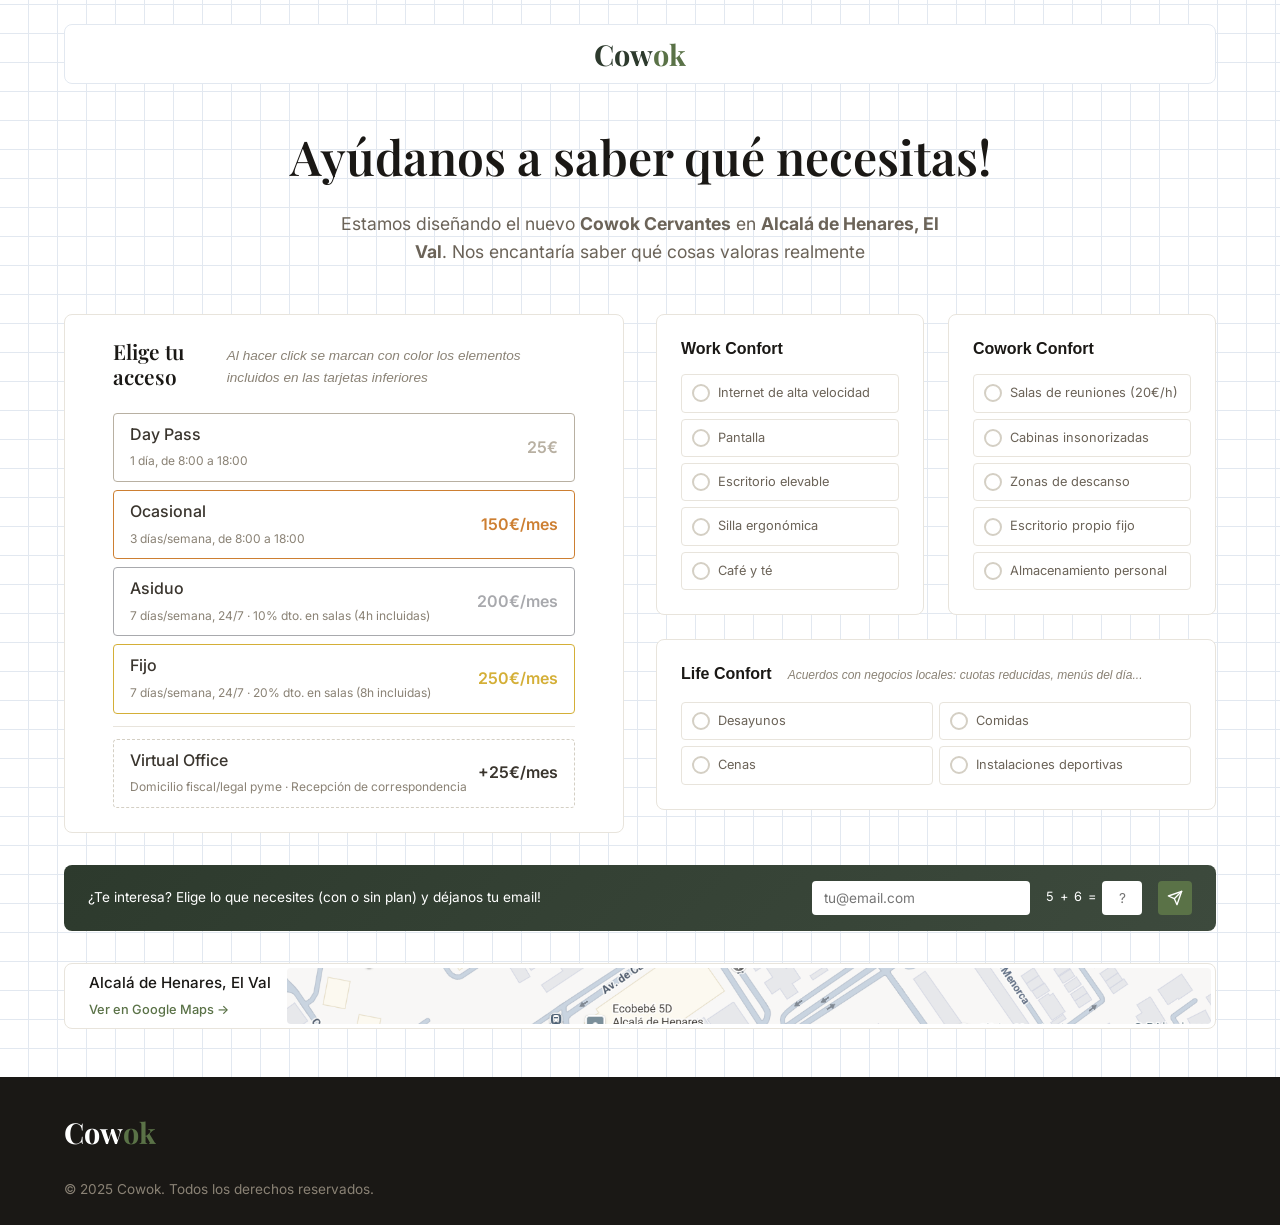
==== commit 2b94e147: "Changes" ====
--- a/index.html
+++ b/index.html
@@ -3,32 +3,241 @@
 <head>
     <meta charset="UTF-8">
     <meta name="viewport" content="width=device-width, initial-scale=1.0">
-    <title>Cowok | Coworking Space</title>
+
+    <!-- SEO Meta Tags -->
+    <title>Coworking Alcalá de Henares | Cowok Cervantes - Espacios de Trabajo Flexibles en El Val</title>
+    <meta name="description" content="Coworking en Alcalá de Henares, zona El Val. Espacios de trabajo flexibles desde 25€/día. WiFi alta velocidad, salas de reuniones, escritorios ergonómicos y café incluido. ¡Abrimos pronto!">
+    <meta name="keywords" content="coworking alcala, coworking alcala de henares, espacio coworking alcala, oficina compartida alcala de henares, coworking el val, alquiler oficina alcala, espacio trabajo alcala, coworking madrid este, oficina flexible alcala">
+    <meta name="author" content="Cowok">
+    <meta name="robots" content="index, follow">
+    <link rel="canonical" href="https://cowok.eu/cervantes">
+
+    <!-- Open Graph / Facebook -->
+    <meta property="og:type" content="website">
+    <meta property="og:url" content="https://cowok.eu/cervantes">
+    <meta property="og:title" content="Coworking Alcalá de Henares | Cowok Cervantes - El Val">
+    <meta property="og:description" content="Nuevo coworking en Alcalá de Henares, zona El Val. Espacios flexibles desde 25€/día: WiFi rápido, salas de reuniones, escritorios ergonómicos. ¡Próxima apertura!">
+    <meta property="og:image" content="https://cowok.eu/images/cowok-cervantes-og.jpg">
+    <meta property="og:locale" content="es_ES">
+    <meta property="og:site_name" content="Cowok">
+
+    <!-- Twitter Card -->
+    <meta name="twitter:card" content="summary_large_image">
+    <meta name="twitter:url" content="https://cowok.eu/cervantes">
+    <meta name="twitter:title" content="Coworking Alcalá de Henares | Cowok Cervantes">
+    <meta name="twitter:description" content="Nuevo coworking en Alcalá de Henares, El Val. Espacios flexibles desde 25€/día. ¡Próxima apertura!">
+    <meta name="twitter:image" content="https://cowok.eu/images/cowok-cervantes-twitter.jpg">
+
+    <!-- Geo Tags -->
+    <meta name="geo.region" content="ES-M">
+    <meta name="geo.placename" content="Alcalá de Henares">
+    <meta name="geo.position" content="40.4818;-3.3635">
+    <meta name="ICBM" content="40.4818, -3.3635">
+
+    <!-- Additional SEO -->
+    <meta name="theme-color" content="#2d3a2d">
+    <meta name="mobile-web-app-capable" content="yes">
+    <meta name="apple-mobile-web-app-status-bar-style" content="black-translucent">
+
+    <!-- Favicon -->
+    <link rel="icon" type="image/png" href="logo_trans.png">
+    <link rel="apple-touch-icon" href="logo_trans.png">
+
     <link rel="preconnect" href="https://fonts.googleapis.com">
     <link rel="preconnect" href="https://fonts.gstatic.com" crossorigin>
     <link href="https://fonts.googleapis.com/css2?family=Inter:wght@300;400;500;600;700&family=Playfair+Display:wght@400;500;600;700&display=swap" rel="stylesheet">
+
+    <!-- Schema.org Structured Data -->
+    <script type="application/ld+json">
+    {
+        "@context": "https://schema.org",
+        "@type": "CoworkingSpace",
+        "name": "Cowok Cervantes - Coworking Alcalá de Henares",
+        "alternateName": "Coworking Alcalá",
+        "description": "Coworking en Alcalá de Henares, zona El Val. Espacios de trabajo flexibles desde 25€/día con WiFi alta velocidad, salas de reuniones, escritorios ergonómicos y café incluido. El mejor espacio coworking en Alcalá.",
+        "url": "https://cowok.eu/cervantes",
+        "logo": "https://cowok.eu/images/cowok-logo.png",
+        "image": "https://cowok.eu/images/cowok-cervantes.jpg",
+        "address": {
+            "@type": "PostalAddress",
+            "streetAddress": "El Val",
+            "addressLocality": "Alcalá de Henares",
+            "addressRegion": "Comunidad de Madrid",
+            "postalCode": "28805",
+            "addressCountry": "ES"
+        },
+        "geo": {
+            "@type": "GeoCoordinates",
+            "latitude": 40.4818,
+            "longitude": -3.3635
+        },
+        "openingHoursSpecification": [
+            {
+                "@type": "OpeningHoursSpecification",
+                "dayOfWeek": ["Monday", "Tuesday", "Wednesday", "Thursday", "Friday", "Saturday", "Sunday"],
+                "opens": "00:00",
+                "closes": "23:59"
+            }
+        ],
+        "amenityFeature": [
+            {"@type": "LocationFeatureSpecification", "name": "WiFi alta velocidad", "value": true},
+            {"@type": "LocationFeatureSpecification", "name": "Salas de reuniones", "value": true},
+            {"@type": "LocationFeatureSpecification", "name": "Café y té incluido", "value": true},
+            {"@type": "LocationFeatureSpecification", "name": "Escritorios ergonómicos elevables", "value": true},
+            {"@type": "LocationFeatureSpecification", "name": "Pantallas externas", "value": true},
+            {"@type": "LocationFeatureSpecification", "name": "Cabinas insonorizadas", "value": true},
+            {"@type": "LocationFeatureSpecification", "name": "Acceso 24/7", "value": true},
+            {"@type": "LocationFeatureSpecification", "name": "Domicilio fiscal", "value": true}
+        ],
+        "priceRange": "25€ - 250€",
+        "currenciesAccepted": "EUR",
+        "paymentAccepted": "Efectivo, Tarjeta de crédito, Transferencia bancaria",
+        "areaServed": [
+            {"@type": "City", "name": "Alcalá de Henares"},
+            {"@type": "City", "name": "Torrejón de Ardoz"},
+            {"@type": "City", "name": "Meco"},
+            {"@type": "City", "name": "Azuqueca de Henares"}
+        ],
+        "hasOfferCatalog": {
+            "@type": "OfferCatalog",
+            "name": "Planes de Coworking Alcalá de Henares",
+            "itemListElement": [
+                {
+                    "@type": "Offer",
+                    "name": "Day Pass",
+                    "description": "Acceso por 1 día de 8:00 a 18:00",
+                    "price": "25",
+                    "priceCurrency": "EUR"
+                },
+                {
+                    "@type": "Offer",
+                    "name": "Plan Ocasional",
+                    "description": "3 días por semana de 8:00 a 18:00",
+                    "price": "150",
+                    "priceCurrency": "EUR"
+                },
+                {
+                    "@type": "Offer",
+                    "name": "Plan Asiduo",
+                    "description": "Acceso 24/7, 7 días a la semana",
+                    "price": "200",
+                    "priceCurrency": "EUR"
+                },
+                {
+                    "@type": "Offer",
+                    "name": "Plan Fijo",
+                    "description": "Escritorio fijo, acceso 24/7",
+                    "price": "250",
+                    "priceCurrency": "EUR"
+                }
+            ]
+        },
+        "sameAs": [
+            "https://www.instagram.com/cowok_coworking",
+            "https://www.linkedin.com/company/cowok"
+        ]
+    }
+    </script>
+
+    <!-- Organization Schema -->
+    <script type="application/ld+json">
+    {
+        "@context": "https://schema.org",
+        "@type": "Organization",
+        "name": "Cowok",
+        "url": "https://cowok.eu",
+        "logo": "https://cowok.eu/images/cowok-logo.png",
+        "description": "Red de espacios de coworking diseñados colaborativamente. Creamos espacios de trabajo adaptados a las necesidades reales de los profesionales.",
+        "foundingDate": "2025",
+        "founder": {
+            "@type": "Person",
+            "name": "Cowok Team"
+        }
+    }
+    </script>
+
+    <!-- BreadcrumbList Schema -->
+    <script type="application/ld+json">
+    {
+        "@context": "https://schema.org",
+        "@type": "BreadcrumbList",
+        "itemListElement": [
+            {
+                "@type": "ListItem",
+                "position": 1,
+                "name": "Coworking España",
+                "item": "https://cowok.eu"
+            },
+            {
+                "@type": "ListItem",
+                "position": 2,
+                "name": "Coworking Madrid",
+                "item": "https://cowok.eu/madrid"
+            },
+            {
+                "@type": "ListItem",
+                "position": 3,
+                "name": "Coworking Alcalá de Henares",
+                "item": "https://cowok.eu/cervantes"
+            }
+        ]
+    }
+    </script>
+
+    <!-- LocalBusiness Schema for better local SEO -->
+    <script type="application/ld+json">
+    {
+        "@context": "https://schema.org",
+        "@type": "LocalBusiness",
+        "name": "Coworking Alcalá de Henares - Cowok Cervantes",
+        "@id": "https://cowok.eu/cervantes",
+        "url": "https://cowok.eu/cervantes",
+        "telephone": "",
+        "address": {
+            "@type": "PostalAddress",
+            "streetAddress": "El Val",
+            "addressLocality": "Alcalá de Henares",
+            "postalCode": "28805",
+            "addressRegion": "Madrid",
+            "addressCountry": "ES"
+        },
+        "geo": {
+            "@type": "GeoCoordinates",
+            "latitude": 40.4818,
+            "longitude": -3.3635
+        },
+        "openingHoursSpecification": {
+            "@type": "OpeningHoursSpecification",
+            "dayOfWeek": ["Monday", "Tuesday", "Wednesday", "Thursday", "Friday", "Saturday", "Sunday"],
+            "opens": "00:00",
+            "closes": "23:59"
+        },
+        "priceRange": "€€"
+    }
+    </script>
+
     <style>
         /* ============================================
            CSS VARIABLES & RESET
            ============================================ */
         :root {
-            --color-primary: #1a1a2e;
-            --color-secondary: #16213e;
-            --color-accent: #e94560;
-            --color-accent-hover: #d63d56;
-            --color-light: #f8f9fa;
+            --color-primary: #2d3a2d;
+            --color-secondary: #3d4a3d;
+            --color-accent: #5a7247;
+            --color-accent-hover: #4a6237;
+            --color-light: #faf8f5;
             --color-white: #ffffff;
-            --color-gray-100: #f7f7f7;
-            --color-gray-200: #e9ecef;
-            --color-gray-300: #dee2e6;
-            --color-gray-400: #ced4da;
-            --color-gray-500: #adb5bd;
-            --color-gray-600: #6c757d;
-            --color-gray-700: #495057;
-            --color-gray-800: #343a40;
-            --color-gray-900: #212529;
-            --color-success: #28a745;
-            --color-warm: #f4a261;
+            --color-gray-100: #f5f3ef;
+            --color-gray-200: #e8e4dc;
+            --color-gray-300: #d4cfc4;
+            --color-gray-400: #b8b0a2;
+            --color-gray-500: #8a8275;
+            --color-gray-600: #6b6358;
+            --color-gray-700: #4a453d;
+            --color-gray-800: #3a352e;
+            --color-gray-900: #1a1815;
+            --color-success: #5a7247;
+            --color-warm: #c4a574;
 
             --font-primary: 'Inter', sans-serif;
             --font-display: 'Playfair Display', serif;
@@ -112,8 +321,28 @@
             padding: 0 var(--spacing-md);
         }
 
+        #servicios {
+            padding-bottom: var(--spacing-xl);
+        }
+
         .section {
             padding: var(--spacing-4xl) 0;
+            background-color: var(--color-white);
+            background-image:
+                repeating-linear-gradient(
+                    0deg,
+                    transparent,
+                    transparent 28px,
+                    #e2e8f0 28px,
+                    #e2e8f0 29px
+                ),
+                repeating-linear-gradient(
+                    90deg,
+                    transparent,
+                    transparent 28px,
+                    #e2e8f0 28px,
+                    #e2e8f0 29px
+                );
         }
 
         .section--gray {
@@ -242,41 +471,29 @@
         }
 
         .header {
-            max-width: var(--container-max);
+            max-width: calc(var(--container-max) - var(--spacing-md) * 2);
             margin: 0 auto;
-            height: var(--header-height);
-            background: rgba(255, 255, 255, 0.15);
+            height: 60px;
+            background: rgba(255, 255, 255, 0.95);
             backdrop-filter: blur(20px);
             -webkit-backdrop-filter: blur(20px);
-            border: 1px solid rgba(255, 255, 255, 0.2);
+            border: 1px solid #e2e8f0;
             border-radius: var(--border-radius-md);
-            box-shadow: 0 8px 32px rgba(0, 0, 0, 0.1);
+            box-shadow: none;
             transition: all var(--transition-normal);
             padding: 0 var(--spacing-lg);
         }
 
-        .header--scrolled {
-            height: 60px;
-            background: rgba(255, 255, 255, 0.95);
-            box-shadow: 0 8px 32px rgba(0, 0, 0, 0.12);
-            border: 1px solid rgba(200, 200, 200, 0.3);
-        }
-
-        .header--scrolled .logo {
+        .header .logo {
             color: var(--color-primary);
         }
 
-        .header--scrolled .nav__link {
+        .header .nav__link {
             color: var(--color-gray-700);
         }
 
-        .header--scrolled .hamburger__line {
+        .header .hamburger__line {
             background-color: var(--color-primary);
-        }
-
-        .header--scrolled .btn--primary {
-            padding: var(--spacing-xs) var(--spacing-md);
-            font-size: 0.85rem;
         }
 
         .header__container {
@@ -398,7 +615,7 @@
             min-height: 100vh;
             display: flex;
             align-items: center;
-            background-color: #1C2134;
+            background-color: var(--color-light);
             overflow: hidden;
         }
 
@@ -406,7 +623,7 @@
             position: relative;
             z-index: 1;
             width: 100%;
-            color: var(--color-white);
+            color: var(--color-gray-900);
             padding: calc(var(--header-height) + 2rem) 0 2rem;
         }
 
@@ -414,7 +631,7 @@
             display: block;
             text-align: center;
             padding: var(--spacing-xs) var(--spacing-sm);
-            background-color: rgba(233, 69, 96, 0.2);
+            background-color: rgba(90, 114, 71, 0.2);
             border: 1px solid var(--color-accent);
             border-radius: var(--border-radius-xl);
             font-size: 0.85rem;
@@ -443,19 +660,19 @@
 
         .hero__text {
             max-width: 900px;
-            background-color: #1C2134;
+            background-color: var(--color-light);
             clip-path: polygon(-5px -5px, 100% -5px, 85% calc(100% + 5px), -5px calc(100% + 5px));
             padding-right: 100px;
         }
 
         .hero__title {
-            color: var(--color-white);
+            color: var(--color-gray-900);
             margin-bottom: var(--spacing-lg);
         }
 
         .hero__subtitle {
             font-size: 1.15rem;
-            color: var(--color-gray-300);
+            color: var(--color-gray-600);
             margin-bottom: var(--spacing-xl);
             line-height: 1.7;
         }
@@ -480,7 +697,7 @@
             margin-top: 8rem;
             margin-bottom: 4rem;
             padding-top: var(--spacing-xl);
-            border-top: 1px solid rgba(255, 255, 255, 0.2);
+            border-top: 1px solid var(--color-gray-300);
             text-align: center;
         }
 
@@ -498,7 +715,7 @@
             justify-content: center;
             width: 50px;
             height: 50px;
-            color: var(--color-white);
+            color: var(--color-gray-900);
             animation: bounce 2s infinite;
         }
 
@@ -525,9 +742,24 @@
         /* ============================================
            FEATURES SECTION
            ============================================ */
+        .features-layout {
+            display: grid;
+            grid-template-columns: 1fr 1fr;
+            gap: var(--spacing-lg);
+            align-items: start;
+        }
+
+        #featuresLayout1 {
+            direction: rtl;
+        }
+
+        #featuresLayout1 > * {
+            direction: ltr;
+        }
+
         .features {
             display: grid;
-            grid-template-columns: repeat(4, 1fr);
+            grid-template-columns: repeat(2, 1fr);
             gap: var(--spacing-md);
         }
 
@@ -544,9 +776,9 @@
         }
 
         .feature-card__icon {
-            width: 45px;
-            height: 45px;
-            background: linear-gradient(135deg, var(--color-accent) 0%, var(--color-warm) 100%);
+            width: 32px;
+            height: 32px;
+            background: linear-gradient(135deg, #64748b 0%, var(--color-accent) 100%);
             border-radius: var(--border-radius-sm);
             display: flex;
             align-items: center;
@@ -555,18 +787,35 @@
         }
 
         .feature-card__icon svg {
-            width: 22px;
-            height: 22px;
+            width: 16px;
+            height: 16px;
             stroke: var(--color-white);
             fill: none;
             stroke-width: 2;
         }
 
+        .feature-card__header {
+            display: flex;
+            align-items: baseline;
+            gap: var(--spacing-sm);
+            margin-bottom: var(--spacing-sm);
+        }
+
+        .feature-card__header .feature-card__title {
+            margin-bottom: 0;
+        }
+
         .feature-card__title {
             font-family: Arial, sans-serif;
             font-size: 1rem;
-            margin-bottom: var(--spacing-xs);
+            margin-bottom: var(--spacing-sm);
             color: var(--color-gray-900);
+        }
+
+        .feature-card__subtitle {
+            font-size: 0.75rem;
+            color: var(--color-gray-500);
+            font-style: italic;
         }
 
         .feature-card__list {
@@ -575,6 +824,16 @@
             margin: 0;
             display: flex;
             flex-direction: column;
+            gap: 6px;
+        }
+
+        .feature-card--wide {
+            grid-column: span 2;
+        }
+
+        .feature-card__list--grid {
+            display: grid;
+            grid-template-columns: repeat(2, 1fr);
             gap: 6px;
         }
 
@@ -614,13 +873,54 @@
 
         .feature-card__item--selected {
             border-color: var(--color-accent);
-            background-color: rgba(233, 69, 96, 0.05);
+            background-color: rgba(90, 114, 71, 0.05);
             color: var(--color-gray-800);
         }
 
         .feature-card__item--selected::before {
             background-color: var(--color-accent);
             border-color: var(--color-accent);
+        }
+
+        /* Plan-specific selected colors */
+        .feature-card__item--selected.plan-day-pass {
+            border-color: var(--color-gray-400);
+            background-color: rgba(184, 176, 162, 0.1);
+        }
+
+        .feature-card__item--selected.plan-day-pass::before {
+            background-color: var(--color-gray-400);
+            border-color: var(--color-gray-400);
+        }
+
+        .feature-card__item--selected.plan-ocasional {
+            border-color: #cd7f32;
+            background-color: rgba(205, 127, 50, 0.08);
+        }
+
+        .feature-card__item--selected.plan-ocasional::before {
+            background-color: #cd7f32;
+            border-color: #cd7f32;
+        }
+
+        .feature-card__item--selected.plan-asiduo {
+            border-color: #a8a9ad;
+            background-color: rgba(168, 169, 173, 0.1);
+        }
+
+        .feature-card__item--selected.plan-asiduo::before {
+            background-color: #a8a9ad;
+            border-color: #a8a9ad;
+        }
+
+        .feature-card__item--selected.plan-fijo {
+            border-color: #d4af37;
+            background-color: rgba(212, 175, 55, 0.08);
+        }
+
+        .feature-card__item--selected.plan-fijo::before {
+            background-color: #d4af37;
+            border-color: #d4af37;
         }
 
         .feature-card__item--selected::after {
@@ -653,6 +953,159 @@
             line-height: 1.4;
         }
 
+        .feature-card__item--locked {
+            cursor: default;
+        }
+
+        .features-email-mini {
+            display: flex;
+            align-items: center;
+            justify-content: space-between;
+            gap: var(--spacing-sm);
+            padding: var(--spacing-sm) var(--spacing-md);
+            background: linear-gradient(135deg, var(--color-primary) 0%, var(--color-secondary) 100%);
+            border-radius: var(--border-radius-md);
+            margin-top: var(--spacing-lg);
+        }
+
+        .features-email-mini__text {
+            color: var(--color-white);
+            font-size: 0.85rem;
+            white-space: nowrap;
+        }
+
+        .features-email-mini__form {
+            display: flex;
+            gap: var(--spacing-sm);
+            flex: 1;
+            max-width: 380px;
+        }
+
+        .features-email-mini__input {
+            flex: 1;
+            padding: 8px 12px;
+            border: none;
+            border-radius: var(--border-radius-sm);
+            font-size: 0.85rem;
+            font-family: var(--font-primary);
+            outline: none;
+            min-width: 120px;
+            height: 34px;
+            box-sizing: border-box;
+        }
+
+        .features-email-mini__input:focus {
+            box-shadow: 0 0 0 2px var(--color-accent);
+        }
+
+        .features-email-mini__submit {
+            width: 34px;
+            height: 34px;
+            background-color: var(--color-accent);
+            border: none;
+            border-radius: var(--border-radius-sm);
+            cursor: pointer;
+            display: flex;
+            align-items: center;
+            justify-content: center;
+            transition: all var(--transition-fast);
+            flex-shrink: 0;
+        }
+
+        .features-email-mini__submit:hover {
+            background-color: var(--color-accent-hover);
+            transform: scale(1.05);
+        }
+
+        .features-email-mini__submit svg {
+            width: 16px;
+            height: 16px;
+            color: var(--color-white);
+        }
+
+        .features-email-mini__captcha {
+            display: flex;
+            align-items: center;
+            gap: 6px;
+            color: var(--color-white);
+            font-size: 0.8rem;
+            white-space: nowrap;
+        }
+
+        .features-email-mini__captcha-input {
+            width: 40px;
+            height: 34px;
+            padding: 8px 6px;
+            border: none;
+            border-radius: var(--border-radius-sm);
+            font-size: 0.85rem;
+            font-family: var(--font-primary);
+            outline: none;
+            text-align: center;
+            box-sizing: border-box;
+        }
+
+        .features-email-mini__captcha-input:focus {
+            box-shadow: 0 0 0 2px var(--color-accent);
+        }
+
+        .location-card {
+            display: flex;
+            align-items: center;
+            gap: var(--spacing-sm);
+            padding: 4px 4px 4px var(--spacing-md);
+            background-color: var(--color-white);
+            border: 1px solid var(--color-gray-200);
+            border-radius: var(--border-radius-md);
+            margin-top: var(--spacing-lg);
+            text-decoration: none;
+            transition: all var(--transition-fast);
+            cursor: pointer;
+        }
+
+        .location-card:hover {
+            border-color: var(--color-gray-400);
+            box-shadow: 0 4px 12px rgba(0, 0, 0, 0.1);
+        }
+
+        .location-card__info {
+            display: flex;
+            flex-direction: column;
+            gap: 4px;
+            flex-shrink: 0;
+        }
+
+        .location-card__text {
+            font-size: 0.95rem;
+            font-weight: 500;
+            color: var(--color-gray-900);
+        }
+
+        .location-card__cta {
+            font-size: 0.8rem;
+            color: var(--color-accent);
+            font-weight: 500;
+        }
+
+        .location-card:hover .location-card__cta {
+            text-decoration: underline;
+        }
+
+        .location-card__map {
+            position: relative;
+            flex: 1;
+            height: 56px;
+            border-radius: var(--border-radius-sm);
+            overflow: hidden;
+            background: linear-gradient(135deg, #e8f0e8 0%, #d0e0d0 100%);
+        }
+
+        .location-card__map-img {
+            width: 100%;
+            height: 100%;
+            object-fit: cover;
+        }
+
         .features-email {
             max-height: 0;
             overflow: hidden;
@@ -724,6 +1177,331 @@
             width: 22px;
             height: 22px;
             color: var(--color-white);
+        }
+
+        /* ============================================
+           COST CALCULATOR
+           ============================================ */
+        .calculator {
+            background-color: var(--color-white);
+            border-radius: var(--border-radius-md);
+            padding: var(--spacing-md) var(--spacing-xl);
+            border: 1px solid var(--color-gray-200);
+            display: flex;
+            flex-direction: column;
+        }
+
+        .calculator__header {
+            display: flex;
+            align-items: baseline;
+            justify-content: center;
+            gap: var(--spacing-sm);
+            margin-bottom: var(--spacing-md);
+        }
+
+        .calculator__title {
+            font-family: var(--font-display);
+            font-size: 1.3rem;
+            color: var(--color-gray-900);
+            margin-bottom: 0;
+        }
+
+        .calculator__subtitle {
+            font-size: 0.85rem;
+            color: var(--color-gray-500);
+            font-style: italic;
+        }
+
+        .calculator__label {
+            display: block;
+            font-size: 0.9rem;
+            color: var(--color-gray-600);
+            margin-bottom: var(--spacing-xs);
+        }
+
+        .calculator__options {
+            display: flex;
+            flex-direction: column;
+            gap: var(--spacing-xs);
+        }
+
+        .calculator__separator {
+            height: 1px;
+            background-color: var(--color-gray-200);
+            margin: 4px 0;
+        }
+
+        .calculator__option {
+            display: flex;
+            align-items: center;
+            justify-content: space-between;
+            padding: 8px 16px;
+            border: 1px solid var(--color-gray-200);
+            border-radius: var(--border-radius-sm);
+            cursor: pointer;
+            transition: all var(--transition-fast);
+        }
+
+        .calculator__option:hover {
+            border-color: var(--color-gray-400);
+            background-color: var(--color-gray-100);
+        }
+
+        .calculator__option[data-plan="day-pass"] {
+            border-color: var(--color-gray-400);
+        }
+
+        .calculator__option[data-plan="day-pass"].calculator__option--selected {
+            background-color: rgba(184, 176, 162, 0.15);
+        }
+
+        .calculator__option[data-plan="ocasional"] {
+            border-color: #cd7f32;
+        }
+
+        .calculator__option[data-plan="ocasional"].calculator__option--selected {
+            background-color: rgba(205, 127, 50, 0.1);
+        }
+
+        .calculator__option[data-plan="asiduo"] {
+            border-color: #a8a9ad;
+        }
+
+        .calculator__option[data-plan="asiduo"].calculator__option--selected {
+            background-color: rgba(168, 169, 173, 0.15);
+        }
+
+        .calculator__option[data-plan="fijo"] {
+            border-color: #d4af37;
+        }
+
+        .calculator__option[data-plan="fijo"].calculator__option--selected {
+            background-color: rgba(212, 175, 55, 0.1);
+        }
+
+        .calculator__option[data-plan="virtual-office"] {
+            border-style: dashed;
+            border-color: var(--color-gray-300);
+            position: relative;
+            overflow: hidden;
+        }
+
+        .calculator__option[data-plan="virtual-office"].calculator__option--selected {
+            background-color: transparent;
+            border-color: var(--color-gray-800);
+        }
+
+        .calculator__option[data-plan="virtual-office"] .calculator__option-price {
+            color: var(--color-gray-800);
+        }
+
+        .calculator__option[data-plan="virtual-office"].calculator__option--selected::before {
+            content: '';
+            position: absolute;
+            top: 0;
+            left: 0;
+            width: 100%;
+            height: 100%;
+            background: linear-gradient(
+                90deg,
+                transparent 0%,
+                rgba(148, 163, 184, 0.15) 50%,
+                transparent 100%
+            );
+            background-size: 200% 100%;
+            animation: wave 3s ease-in-out infinite;
+        }
+
+        @keyframes wave {
+            0%, 100% {
+                background-position: 200% 0;
+            }
+            50% {
+                background-position: -200% 0;
+            }
+        }
+
+        .calculator__option[data-plan="day-pass"] .calculator__option-price {
+            color: var(--color-gray-400);
+        }
+
+        .calculator__option[data-plan="ocasional"] .calculator__option-price {
+            color: #cd7f32;
+        }
+
+        .calculator__option[data-plan="asiduo"] .calculator__option-price {
+            color: #a8a9ad;
+        }
+
+        .calculator__option[data-plan="fijo"] .calculator__option-price {
+            color: #d4af37;
+        }
+
+        .calculator__option-info {
+            flex: 1;
+        }
+
+        .calculator__option-name {
+            font-weight: 500;
+            color: var(--color-gray-800);
+            display: block;
+        }
+
+        .calculator__option-desc {
+            font-size: 0.75rem;
+            color: var(--color-gray-500);
+            margin-top: 2px;
+        }
+
+        .calculator__option-badges {
+            display: flex;
+            flex-wrap: wrap;
+            gap: 4px;
+            margin-top: 6px;
+        }
+
+        .calculator__option-badge {
+            display: inline-block;
+            padding: 2px 8px;
+            background-color: var(--color-accent);
+            color: var(--color-white);
+            border-radius: var(--border-radius-sm);
+            font-size: 0.65rem;
+            font-weight: 500;
+        }
+
+        /* Version 2 - Horizontal cards layout */
+        #calculator2 .calculator__options {
+            display: grid;
+            grid-template-columns: repeat(4, 1fr);
+            gap: var(--spacing-md);
+        }
+
+        #calculator2 .calculator__option {
+            flex-direction: column;
+            align-items: flex-start;
+            padding: var(--spacing-md);
+            text-align: left;
+        }
+
+        #calculator2 .calculator__option-info {
+            width: 100%;
+            margin-bottom: var(--spacing-sm);
+        }
+
+        #calculator2 .calculator__option-price {
+            font-size: 1.5rem;
+            margin-top: auto;
+        }
+
+        #calculator2 .calculator__option-badges {
+            flex-direction: column;
+            align-items: flex-start;
+        }
+
+        .calculator__included {
+            margin-bottom: var(--spacing-lg);
+            padding-bottom: var(--spacing-md);
+            border-bottom: 1px solid var(--color-gray-200);
+        }
+
+        .calculator__included-list {
+            display: flex;
+            flex-wrap: wrap;
+            gap: 6px;
+            margin-top: var(--spacing-xs);
+        }
+
+        .calculator__option-price {
+            font-weight: 600;
+            color: var(--color-accent);
+            white-space: nowrap;
+        }
+
+        .calculator__option-name {
+            display: flex;
+            align-items: center;
+            gap: var(--spacing-xs);
+        }
+
+        .calculator__option-selected-badge {
+            display: none;
+            padding: 2px 8px;
+            background-color: var(--color-accent);
+            color: var(--color-white);
+            border-radius: var(--border-radius-sm);
+            font-size: 0.65rem;
+            font-weight: 500;
+            vertical-align: middle;
+        }
+
+        .calculator__option--selected .calculator__option-selected-badge {
+            display: inline-flex;
+        }
+
+        .calculator__option[data-plan="day-pass"] .calculator__option-selected-badge {
+            background-color: var(--color-gray-400);
+        }
+
+        .calculator__option[data-plan="ocasional"] .calculator__option-selected-badge {
+            background-color: #cd7f32;
+        }
+
+        .calculator__option[data-plan="asiduo"] .calculator__option-selected-badge {
+            background-color: #a8a9ad;
+        }
+
+        .calculator__option[data-plan="fijo"] .calculator__option-selected-badge {
+            background-color: #d4af37;
+        }
+
+        .calculator__option[data-plan="virtual-office"] .calculator__option-selected-badge {
+            background-color: var(--color-gray-700);
+        }
+
+        .calculator__selected {
+            margin-bottom: var(--spacing-lg);
+        }
+
+        .calculator__selected-list {
+            display: flex;
+            flex-wrap: wrap;
+            gap: var(--spacing-xs);
+            margin-top: var(--spacing-xs);
+        }
+
+        .calculator__selected-item {
+            display: inline-block;
+            padding: 4px 10px;
+            background-color: var(--color-accent);
+            color: var(--color-white);
+            border-radius: var(--border-radius-sm);
+            font-size: 0.75rem;
+        }
+
+        .calculator__result {
+            margin-top: var(--spacing-lg);
+            padding-top: var(--spacing-lg);
+            border-top: 1px solid var(--color-gray-200);
+            text-align: center;
+        }
+
+        .calculator__result-label {
+            font-size: 0.9rem;
+            color: var(--color-gray-600);
+            margin-bottom: var(--spacing-xs);
+        }
+
+        .calculator__result-value {
+            font-family: Arial, sans-serif;
+            font-size: 2.5rem;
+            font-weight: 700;
+            color: var(--color-accent);
+        }
+
+        .calculator__result-period {
+            font-size: 1rem;
+            color: var(--color-gray-500);
         }
 
         /* ============================================
@@ -1063,7 +1841,7 @@
 
         .footer__grid {
             display: block;
-            margin-bottom: var(--spacing-md);
+            margin-bottom: var(--spacing-xs);
         }
 
         .footer__brand {
@@ -1075,7 +1853,7 @@
             font-size: 1.8rem;
             font-weight: 700;
             color: var(--color-white);
-            margin-bottom: var(--spacing-sm);
+            margin-bottom: var(--spacing-xs);
         }
 
         .footer__logo span {
@@ -1237,7 +2015,15 @@
             }
         }
 
+        .mobile-br {
+            display: none;
+        }
+
         @media (max-width: 768px) {
+            .mobile-br {
+                display: inline;
+            }
+
             :root {
                 --header-height: 70px;
             }
@@ -1325,8 +2111,53 @@
                 width: 100%;
             }
 
+            .features-layout {
+                grid-template-columns: 1fr;
+                display: flex;
+                flex-direction: column-reverse;
+            }
+
             .features {
                 grid-template-columns: repeat(2, 1fr);
+            }
+
+            .features-email-mini {
+                flex-direction: column;
+                align-items: stretch;
+                gap: var(--spacing-sm);
+                padding: var(--spacing-md);
+            }
+
+            .features-email-mini__text {
+                white-space: normal;
+                text-align: center;
+                font-size: 0.9rem;
+            }
+
+            .features-email-mini__form {
+                max-width: 100%;
+                flex-wrap: wrap;
+                justify-content: center;
+            }
+
+            .features-email-mini__input {
+                flex: 1 1 100%;
+                min-width: unset;
+            }
+
+            .features-email-mini__captcha {
+                flex: 1;
+            }
+
+            .calculator__header {
+                flex-direction: column;
+                align-items: center;
+                text-align: center;
+                gap: var(--spacing-xs);
+            }
+
+            .calculator__subtitle {
+                font-size: 0.75rem;
             }
 
             .spaces__grid {
@@ -1436,60 +2267,16 @@
     <!-- Header -->
     <div class="header-wrapper" id="headerWrapper">
         <header class="header" id="header">
-            <div class="header__container">
+            <div class="header__container" style="justify-content: center;">
                 <a href="#" class="logo">Cow<span>ok</span></a>
-
-                <nav class="nav">
-                    <a href="#servicios" class="btn btn--primary btn--small">Diseña tu espacio cowok</a>
-                </nav>
-
-                <button class="hamburger" id="hamburger" aria-label="Menú">
-                    <span class="hamburger__line"></span>
-                    <span class="hamburger__line"></span>
-                    <span class="hamburger__line"></span>
-                </button>
             </div>
         </header>
     </div>
 
     <!-- Mobile Navigation -->
     <nav class="nav-mobile" id="navMobile">
-        <a href="#servicios" class="nav-mobile__link">Servicios</a>
+        <a href="#servicios" class="btn btn--primary">Diseña tu espacio cowok</a>
     </nav>
-
-    <!-- Hero Section -->
-    <section class="hero">
-        <div class="container">
-            <div class="hero__content">
-                <span class="hero__badge">Nuevo Cowok Cervantes (Alcalá de Henares)!</span>
-                <div class="hero__main">
-                    <div class="hero__text-wrapper">
-                        <div class="hero__text">
-                            <h1 class="hero__title">Tu espacio de trabajo ideal</h1>
-                            <p class="hero__subtitle">
-                                Cowok es un lienzo en blanco. Creamos coworkings adaptados a los trabajadores, intentando que lo que pagan se reinvierta en sus necesidades a medida que se desarrolla cada proyecto. Además, intentamos crear sinergias con los negocios adyacentes para conseguir beneficios para los asistentes, como por ejemplo comidas o gimnasio.
-                            </p>
-                            <div class="hero__buttons">
-                                <a href="#servicios" class="btn btn--primary btn--large">Diseña el tuyo</a>
-                                <a href="#servicios" class="btn btn--outline btn--large">Contáctanos!</a>
-                            </div>
-                        </div>
-                    </div>
-                    <div class="hero__image" style="border: 5px solid #1C2134;">
-                        <img src="https://www.bunnoestudio.com/wp-content/uploads/2025/10/como-debe-ser-el-mobiliario-de-una-oficina.jpg" alt="Oficina moderna">
-                    </div>
-                </div>
-                <div class="hero__cta">
-                    <p class="hero__cta-text">Cowok Cervantes (Alcalá de Henares) - ¡Diséñalo tú mismo!</p>
-                    <a href="#servicios" class="hero__scroll-arrow" aria-label="Ir a siguiente sección">
-                        <svg viewBox="0 0 24 24" fill="none" stroke="currentColor" stroke-width="2" stroke-linecap="round" stroke-linejoin="round">
-                            <polyline points="6 9 12 15 18 9"/>
-                        </svg>
-                    </a>
-                </div>
-            </div>
-        </div>
-    </section>
 
     <!-- Features Section -->
     <section class="section" id="servicios">
@@ -1497,97 +2284,121 @@
             <div class="text-center">
                 <h2>Ayúdanos a saber qué necesitas!</h2>
                 <p class="section-subtitle">
-                    Estamos diseñando el nuevo Cowok Cervantes en Alcalá de Henares. Nos encantaría saber qué cosas valoras realmente
+                    Estamos diseñando el nuevo <strong>Cowok Cervantes</strong> en <strong>Alcalá de Henares, El Val</strong>. Nos encantaría saber qué cosas valoras realmente
                 </p>
             </div>
-            <div class="features">
-                <div class="feature-card">
-                    <div class="feature-card__icon">
-                        <svg viewBox="0 0 24 24" stroke-linecap="round" stroke-linejoin="round">
-                            <rect x="2" y="3" width="20" height="14" rx="2" ry="2"/>
-                            <line x1="8" y1="21" x2="16" y2="21"/>
-                            <line x1="12" y1="17" x2="12" y2="21"/>
-                        </svg>
-                    </div>
-                    <h3 class="feature-card__title">Work Confort</h3>
-                    <div class="feature-card__list">
-                        <div class="feature-card__item">Internet de alta velocidad</div>
-                        <div class="feature-card__item">Pantalla</div>
-                        <div class="feature-card__item">Escritorio elevable</div>
-                        <div class="feature-card__item">Silla ergonómica</div>
-                    </div>
-                </div>
-                <div class="feature-card">
-                    <div class="feature-card__icon">
-                        <svg viewBox="0 0 24 24" stroke-linecap="round" stroke-linejoin="round">
-                            <path d="M17 21v-2a4 4 0 0 0-4-4H5a4 4 0 0 0-4 4v2"/>
-                            <circle cx="9" cy="7" r="4"/>
-                            <path d="M23 21v-2a4 4 0 0 0-3-3.87"/>
-                            <path d="M16 3.13a4 4 0 0 1 0 7.75"/>
-                        </svg>
-                    </div>
-                    <h3 class="feature-card__title">Cowork Confort</h3>
-                    <div class="feature-card__list">
-                        <div class="feature-card__item">Salas de reuniones</div>
-                        <div class="feature-card__item">Cabinas insonorizadas</div>
-                        <div class="feature-card__item">Escritorio propio fijo</div>
-                        <div class="feature-card__item">Almacenamiento personal</div>
-                    </div>
-                </div>
-                <div class="feature-card">
-                    <div class="feature-card__icon">
-                        <svg viewBox="0 0 24 24" stroke-linecap="round" stroke-linejoin="round">
-                            <path d="M18 8h1a4 4 0 0 1 0 8h-1"/>
-                            <path d="M2 8h16v9a4 4 0 0 1-4 4H6a4 4 0 0 1-4-4V8z"/>
-                            <line x1="6" y1="1" x2="6" y2="4"/>
-                            <line x1="10" y1="1" x2="10" y2="4"/>
-                            <line x1="14" y1="1" x2="14" y2="4"/>
-                        </svg>
-                    </div>
-                    <h3 class="feature-card__title">Food Confort</h3>
-                    <div class="feature-card__list">
-                        <div class="feature-card__item">Café y té</div>
-                        <div class="feature-card__item">Desayunos</div>
-                        <div class="feature-card__item">Comidas</div>
-                        <div class="feature-card__item">Cenas</div>
-                    </div>
-                </div>
-                <div class="feature-card">
-                    <div class="feature-card__icon">
-                        <svg viewBox="0 0 24 24" stroke-linecap="round" stroke-linejoin="round">
-                            <path d="M20.84 4.61a5.5 5.5 0 0 0-7.78 0L12 5.67l-1.06-1.06a5.5 5.5 0 0 0-7.78 7.78l1.06 1.06L12 21.23l7.78-7.78 1.06-1.06a5.5 5.5 0 0 0 0-7.78z"/>
-                        </svg>
-                    </div>
-                    <h3 class="feature-card__title">Health Confort</h3>
-                    <div class="feature-card__list">
-                        <div class="feature-card__item">Instalaciones deportivas</div>
-                        <div class="feature-card__item">Zonas de descanso</div>
-                        <div class="feature-card__item feature-card__item--has-subitems">
-                            Virtual office
-                            <div class="feature-card__item-subitems">
-                                - Domicilio fiscal/legal pyme<br>
-                                - Recepción de correspondencia
-                            </div>
+            <div class="features-layout" id="featuresLayout1">
+                <div class="features">
+                    <div class="feature-card">
+                        <h3 class="feature-card__title">Work Confort</h3>
+                        <div class="feature-card__list">
+                            <div class="feature-card__item" data-item="internet">Internet de alta velocidad</div>
+                            <div class="feature-card__item" data-item="pantalla">Pantalla</div>
+                            <div class="feature-card__item" data-item="escritorio">Escritorio elevable</div>
+                            <div class="feature-card__item" data-item="silla">Silla ergonómica</div>
+                            <div class="feature-card__item" data-item="cafe">Café y té</div>
                         </div>
                     </div>
+                    <div class="feature-card">
+                        <h3 class="feature-card__title">Cowork Confort</h3>
+                        <div class="feature-card__list">
+                            <div class="feature-card__item" data-item="salas" id="salasReuniones">Salas de reuniones (20€/h)</div>
+                            <div class="feature-card__item" data-item="cabinas">Cabinas insonorizadas</div>
+                            <div class="feature-card__item" data-item="descanso">Zonas de descanso</div>
+                            <div class="feature-card__item" data-item="escritorio-fijo">Escritorio propio fijo</div>
+                            <div class="feature-card__item" data-item="almacenamiento">Almacenamiento personal</div>
+                        </div>
+                    </div>
+                    <div class="feature-card feature-card--wide">
+                        <div class="feature-card__header">
+                            <h3 class="feature-card__title">Life Confort</h3>
+                            <span class="feature-card__subtitle">Acuerdos con negocios locales: cuotas reducidas, menús del día...</span>
+                        </div>
+                        <div class="feature-card__list feature-card__list--grid">
+                            <div class="feature-card__item" data-item="desayunos">Desayunos</div>
+                            <div class="feature-card__item" data-item="comidas">Comidas</div>
+                            <div class="feature-card__item" data-item="cenas">Cenas</div>
+                            <div class="feature-card__item" data-item="deportivas">Instalaciones deportivas</div>
+                        </div>
+                    </div>
+                    </div>
+
+                <!-- Cost Calculator -->
+                <div class="calculator" id="calculator">
+                    <div class="calculator__header">
+                        <h3 class="calculator__title">Elige tu acceso</h3>
+                        <span class="calculator__subtitle">Al hacer click se marcan con color los elementos incluidos en las tarjetas inferiores</span>
+                    </div>
+
+                    <div class="calculator__options">
+                        <div class="calculator__option" data-price="25" data-plan="day-pass">
+                            <div class="calculator__option-info">
+                                <span class="calculator__option-name">Day Pass<span class="calculator__option-selected-badge">Seleccionado</span></span>
+                                <span class="calculator__option-desc">1 día, de 8:00 a 18:00</span>
+                            </div>
+                            <span class="calculator__option-price">25€</span>
+                        </div>
+                        <div class="calculator__option" data-price="150" data-plan="ocasional">
+                            <div class="calculator__option-info">
+                                <span class="calculator__option-name">Ocasional<span class="calculator__option-selected-badge">Seleccionado</span></span>
+                                <span class="calculator__option-desc">3 días/semana, de 8:00 a 18:00</span>
+                            </div>
+                            <span class="calculator__option-price">150€/mes</span>
+                        </div>
+                        <div class="calculator__option" data-price="200" data-plan="asiduo">
+                            <div class="calculator__option-info">
+                                <span class="calculator__option-name">Asiduo<span class="calculator__option-selected-badge">Seleccionado</span></span>
+                                <span class="calculator__option-desc">7 días/semana, 24/7 <br class="mobile-br">· 10% dto. en salas (4h incluidas)</span>
+                            </div>
+                            <span class="calculator__option-price">200€/mes</span>
+                        </div>
+                        <div class="calculator__option" data-price="250" data-plan="fijo">
+                            <div class="calculator__option-info">
+                                <span class="calculator__option-name">Fijo<span class="calculator__option-selected-badge">Seleccionado</span></span>
+                                <span class="calculator__option-desc">7 días/semana, 24/7 <br class="mobile-br">· 20% dto. en salas (8h incluidas)</span>
+                            </div>
+                            <span class="calculator__option-price">250€/mes</span>
+                        </div>
+                        <div class="calculator__separator"></div>
+                        <div class="calculator__option" data-price="25" data-plan="virtual-office">
+                            <div class="calculator__option-info">
+                                <span class="calculator__option-name">Virtual Office<span class="calculator__option-selected-badge">Seleccionado</span></span>
+                                <span class="calculator__option-desc">Domicilio fiscal/legal pyme <br class="mobile-br">· Recepción de correspondencia</span>
+                            </div>
+                            <span class="calculator__option-price">+25€/mes</span>
+                        </div>
+                    </div>
+
+                    </div>
+            </div>
+
+            <div class="features-email-mini" id="featuresEmailMini">
+                <span class="features-email-mini__text">¿Te interesa? Elige lo que necesites (con o sin plan) y déjanos tu email!</span>
+                <div class="features-email-mini__form">
+                    <input type="email" class="features-email-mini__input" placeholder="tu@email.com" id="featuresEmailMiniInput">
+                    <div class="features-email-mini__captcha">
+                        <span id="captchaNum1">3</span> + <span id="captchaNum2">4</span> =
+                        <input type="text" class="features-email-mini__captcha-input" id="captchaInput" placeholder="?" maxlength="2">
+                    </div>
+                    <button class="features-email-mini__submit" id="featuresEmailMiniSubmit" aria-label="Enviar">
+                        <svg viewBox="0 0 24 24" fill="none" stroke="currentColor" stroke-width="2" stroke-linecap="round" stroke-linejoin="round">
+                            <line x1="22" y1="2" x2="11" y2="13"/>
+                            <polygon points="22 2 15 22 11 13 2 9 22 2"/>
+                        </svg>
+                    </button>
                 </div>
             </div>
 
-            <!-- Email form that appears when items are selected -->
-            <div class="features-email" id="featuresEmail">
-                <div class="features-email__container">
-                    <p class="features-email__text">Déjanos tu email y te avisaremos cuando esté disponible</p>
-                    <div class="features-email__form">
-                        <input type="email" class="features-email__input" placeholder="tu@email.com" id="featuresEmailInput">
-                        <button class="features-email__submit" id="featuresEmailSubmit" aria-label="Enviar">
-                            <svg viewBox="0 0 24 24" fill="none" stroke="currentColor" stroke-width="2" stroke-linecap="round" stroke-linejoin="round">
-                                <line x1="22" y1="2" x2="11" y2="13"/>
-                                <polygon points="22 2 15 22 11 13 2 9 22 2"/>
-                            </svg>
-                        </button>
-                    </div>
+            <a href="https://maps.app.goo.gl/AoNUTkmLfR3atyF9A" target="_blank" rel="noopener noreferrer" class="location-card">
+                <div class="location-card__info">
+                    <span class="location-card__text">Alcalá de Henares, El Val</span>
+                    <span class="location-card__cta">Ver en Google Maps →</span>
                 </div>
-            </div>
+                <div class="location-card__map">
+                    <img src="ubi.png" alt="Ubicación Cowok Cervantes" class="location-card__map-img">
+                </div>
+            </a>
+
         </div>
     </section>
 
@@ -1598,10 +2409,7 @@
             <div class="footer__grid">
                 <div class="footer__brand">
                     <div class="footer__logo">Cow<span>ok</span></div>
-                    <p class="footer__description">
-                        Espacios de trabajo diseñados para inspirar, conectar y potenciar tu productividad.<br>Únete a nuestra comunidad de profesionales.
-                    </p>
-                                    </div>
+                </div>
                             </div>
             <div class="footer__bottom">
                 <p class="footer__copyright">© 2025 Cowok. Todos los derechos reservados.</p>
@@ -1634,20 +2442,22 @@
         const hamburger = document.getElementById('hamburger');
         const navMobile = document.getElementById('navMobile');
 
-        hamburger.addEventListener('click', () => {
-            hamburger.classList.toggle('hamburger--active');
-            navMobile.classList.toggle('nav-mobile--active');
-            document.body.style.overflow = navMobile.classList.contains('nav-mobile--active') ? 'hidden' : '';
-        });
-
-        // Close mobile menu when clicking a link
-        document.querySelectorAll('.nav-mobile__link').forEach(link => {
-            link.addEventListener('click', () => {
-                hamburger.classList.remove('hamburger--active');
-                navMobile.classList.remove('nav-mobile--active');
-                document.body.style.overflow = '';
+        if (hamburger) {
+            hamburger.addEventListener('click', () => {
+                hamburger.classList.toggle('hamburger--active');
+                navMobile.classList.toggle('nav-mobile--active');
+                document.body.style.overflow = navMobile.classList.contains('nav-mobile--active') ? 'hidden' : '';
             });
-        });
+
+            // Close mobile menu when clicking a link
+            document.querySelectorAll('.nav-mobile__link').forEach(link => {
+                link.addEventListener('click', () => {
+                    hamburger.classList.remove('hamburger--active');
+                    navMobile.classList.remove('nav-mobile--active');
+                    document.body.style.overflow = '';
+                });
+            });
+        }
 
         // FAQ accordion
         document.querySelectorAll('.faq-item__question').forEach(question => {
@@ -1708,31 +2518,142 @@
         });
 
         // Feature card item selection toggle
-        const featuresEmail = document.getElementById('featuresEmail');
-
-        function updateEmailVisibility() {
-            const selectedItems = document.querySelectorAll('.feature-card__item--selected');
-            if (selectedItems.length > 0) {
-                featuresEmail.classList.add('features-email--visible');
-            } else {
-                featuresEmail.classList.remove('features-email--visible');
-            }
-        }
-
         document.querySelectorAll('.feature-card__item').forEach(item => {
             item.addEventListener('click', () => {
+                // Don't toggle locked items
+                if (item.classList.contains('feature-card__item--locked')) {
+                    return;
+                }
                 item.classList.toggle('feature-card__item--selected');
-                updateEmailVisibility();
             });
         });
 
-        // Google Forms submission
-        document.getElementById('featuresEmailSubmit').addEventListener('click', function() {
-            const email = document.getElementById('featuresEmailInput').value;
+        // Access Options Selection - Calculator 1
+        const calculator1 = document.getElementById('calculator');
+        const calcOptions1 = calculator1.querySelectorAll('.calculator__option');
+        const calcResult1 = document.getElementById('calcResult');
+        const calcResultValue1 = document.getElementById('calcResultValue');
+        const calcResultPeriod1 = document.getElementById('calcResultPeriod');
+        const featuresLayout1 = document.getElementById('featuresLayout1');
+        const salasReuniones = document.getElementById('salasReuniones');
+
+        // Define which items are included in each plan
+        const planItems = {
+            'day-pass': ['internet', 'pantalla', 'escritorio', 'silla', 'cafe', 'salas', 'cabinas', 'descanso'],
+            'ocasional': ['internet', 'pantalla', 'escritorio', 'silla', 'cafe', 'salas', 'cabinas', 'descanso'],
+            'asiduo': ['internet', 'pantalla', 'escritorio', 'silla', 'cafe', 'salas', 'cabinas', 'descanso'],
+            'fijo': ['internet', 'pantalla', 'escritorio', 'silla', 'cafe', 'salas', 'cabinas', 'descanso', 'escritorio-fijo', 'almacenamiento'],
+            'virtual-office': []
+        };
+
+        // Define salas price per plan
+        const salasPrices = {
+            'day-pass': '20€/h',
+            'ocasional': '20€/h',
+            'asiduo': '18€/h',
+            'fijo': '16€/h',
+            'virtual-office': '20€/h'
+        };
+
+        function selectPlanItems(plan) {
+            const layout = document.getElementById('featuresLayout1');
+            if (!layout) return;
+
+            // First, deselect all items and remove plan classes
+            layout.querySelectorAll('.feature-card__item[data-item]').forEach(item => {
+                item.classList.remove('feature-card__item--selected', 'plan-day-pass', 'plan-ocasional', 'plan-asiduo', 'plan-fijo');
+            });
+
+            // Select items for this plan and add plan-specific class
+            const itemsToSelect = planItems[plan] || [];
+            itemsToSelect.forEach(itemId => {
+                const item = layout.querySelector(`[data-item="${itemId}"]`);
+                if (item) {
+                    item.classList.add('feature-card__item--selected', `plan-${plan}`);
+                }
+            });
+
+            // Update salas de reuniones price
+            const salasPrice = salasPrices[plan] || '20€/h';
+            const salasEl = document.getElementById('salasReuniones');
+            if (salasEl) {
+                salasEl.textContent = `Salas de reuniones (${salasPrice})`;
+            }
+        }
+
+        let selectedPlan = null;
+        let virtualOfficeSelected = false;
+
+        function updateTotal() {
+            let total = 0;
+            if (selectedPlan) {
+                const planOption = calculator1.querySelector(`[data-plan="${selectedPlan}"]`);
+                if (planOption) {
+                    total += parseInt(planOption.dataset.price);
+                }
+            }
+            if (virtualOfficeSelected) {
+                total += 25;
+            }
+
+            if (total > 0) {
+                calcResultValue1.textContent = total;
+                calcResultPeriod1.textContent = selectedPlan === 'day-pass' ? '€' : '€/mes';
+                calcResult1.style.display = 'block';
+            }
+        }
+
+        calcOptions1.forEach(option => {
+            option.addEventListener('click', () => {
+                const plan = option.dataset.plan;
+
+                if (plan === 'virtual-office') {
+                    // Toggle virtual office as add-on
+                    virtualOfficeSelected = !virtualOfficeSelected;
+                    option.classList.toggle('calculator__option--selected', virtualOfficeSelected);
+                } else {
+                    // Regular plan selection - deselect other plans (except virtual office)
+                    calcOptions1.forEach(opt => {
+                        if (opt.dataset.plan !== 'virtual-office') {
+                            opt.classList.remove('calculator__option--selected');
+                        }
+                    });
+                    option.classList.add('calculator__option--selected');
+                    selectedPlan = plan;
+
+                    // Auto-select items based on plan
+                    selectPlanItems(plan);
+                }
+
+                updateTotal();
+            });
+        });
+
+        // Captcha generation
+        let captchaNum1, captchaNum2;
+        function generateCaptcha() {
+            captchaNum1 = Math.floor(Math.random() * 9) + 1;
+            captchaNum2 = Math.floor(Math.random() * 9) + 1;
+            document.getElementById('captchaNum1').textContent = captchaNum1;
+            document.getElementById('captchaNum2').textContent = captchaNum2;
+            document.getElementById('captchaInput').value = '';
+        }
+        generateCaptcha();
+
+        // Mini email form submission
+        document.getElementById('featuresEmailMiniSubmit').addEventListener('click', function() {
+            const email = document.getElementById('featuresEmailMiniInput').value;
+            const captchaAnswer = document.getElementById('captchaInput').value;
 
             const emailRegex = /^[^\s@]+@[^\s@]+\.[^\s@]+$/;
             if (!email || !emailRegex.test(email)) {
                 alert('Por favor, introduce un email válido');
+                return;
+            }
+
+            if (parseInt(captchaAnswer) !== captchaNum1 + captchaNum2) {
+                alert('La suma no es correcta. Inténtalo de nuevo.');
+                generateCaptcha();
                 return;
             }
 
@@ -1745,15 +2666,10 @@
                 })
                 .join(', ');
 
-            if (!selectedItems) {
-                alert('Por favor, selecciona al menos un servicio');
-                return;
-            }
-
             const googleFormURL = 'https://docs.google.com/forms/d/e/1FAIpQLScC1RGe3EeAv48En7U1uGPUwhitDAEygE-VfN9NBQzMyeeJMg/formResponse';
             const formData = new FormData();
             formData.append('entry.1677115098', email);
-            formData.append('entry.1134064827', selectedItems);
+            formData.append('entry.1134064827', selectedItems || 'Sin selección específica');
 
             fetch(googleFormURL, {
                 method: 'POST',
@@ -1761,15 +2677,13 @@
                 body: formData
             }).then(() => {
                 alert('¡Gracias! Te avisaremos cuando esté disponible.');
-                document.getElementById('featuresEmailInput').value = '';
-                document.querySelectorAll('.feature-card__item--selected').forEach(item => {
-                    item.classList.remove('feature-card__item--selected');
-                });
-                updateEmailVisibility();
+                document.getElementById('featuresEmailMiniInput').value = '';
+                generateCaptcha();
             }).catch(() => {
                 alert('Hubo un error. Por favor, inténtalo de nuevo.');
             });
         });
+
     </script>
 </body>
 </html>
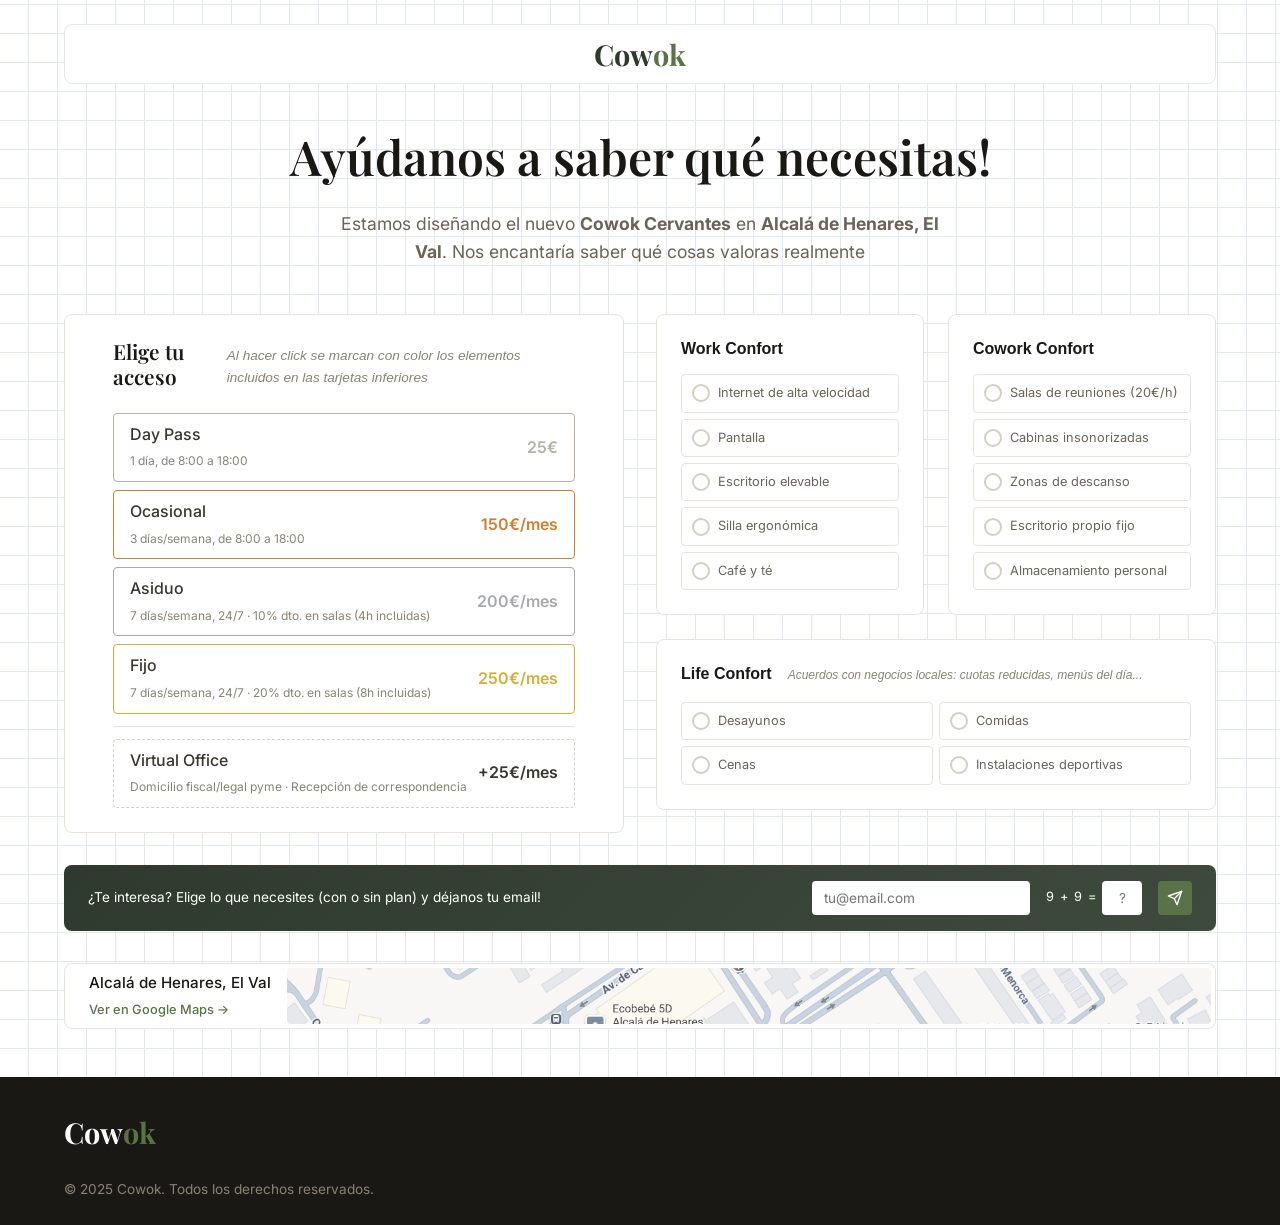
==== commit 55088b6d: "Changes" ====
--- a/index.html
+++ b/index.html
@@ -2118,7 +2118,11 @@
             }
 
             .features {
-                grid-template-columns: repeat(2, 1fr);
+                grid-template-columns: 1fr;
+            }
+
+            .feature-card {
+                padding: var(--spacing-sm);
             }
 
             .features-email-mini {
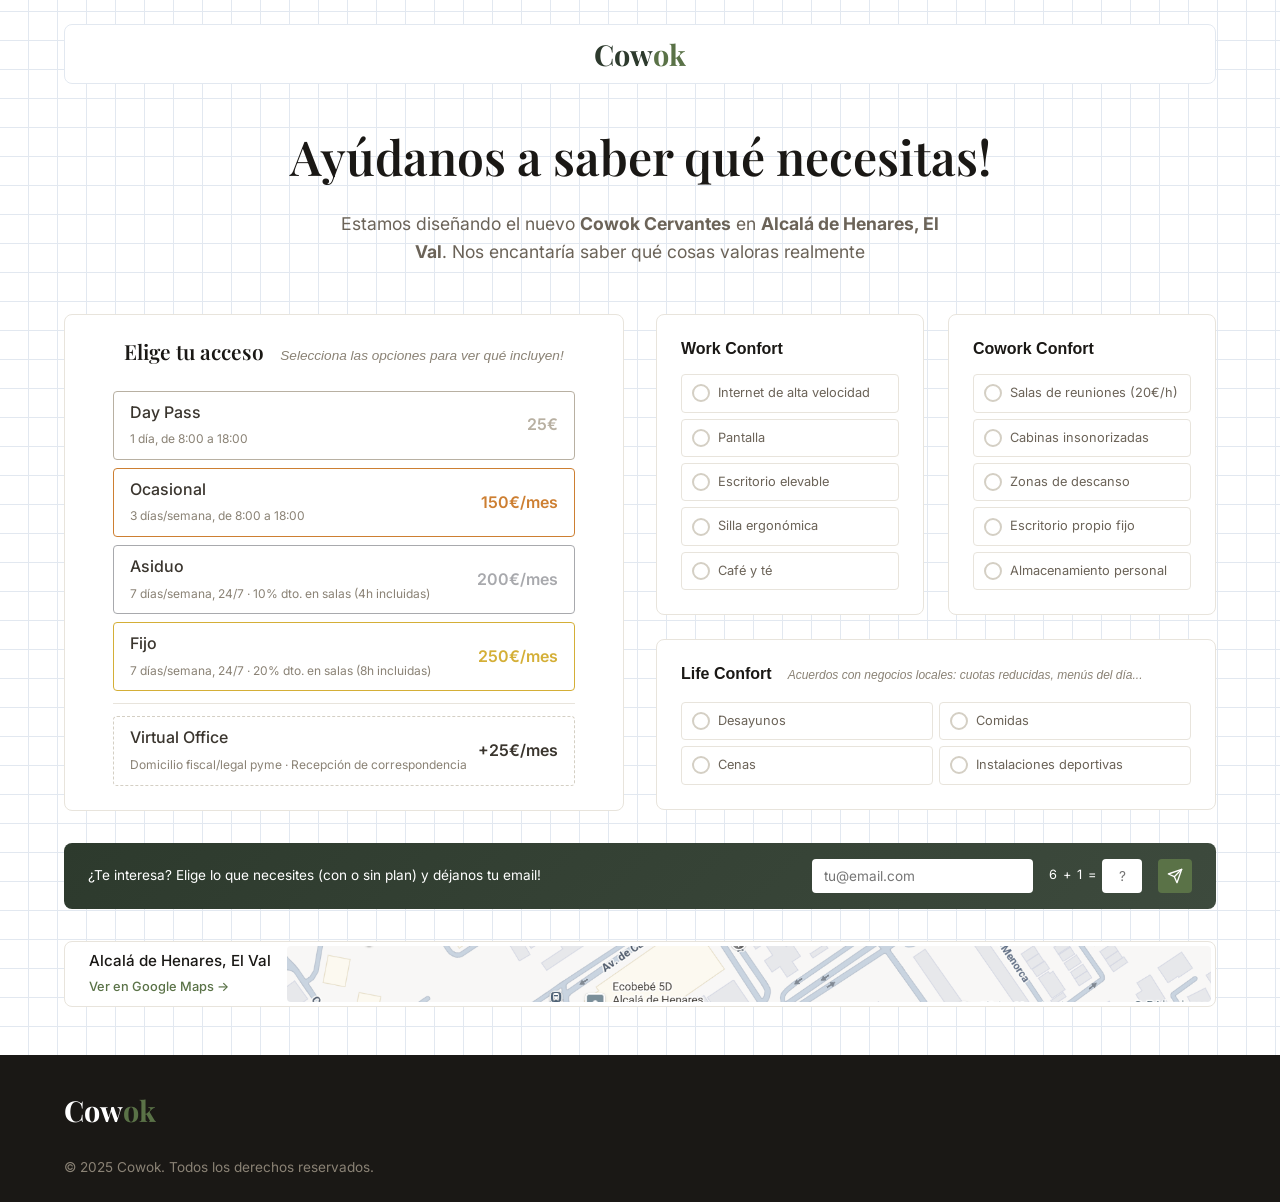
==== commit acc0a8c6: "Update index.html" ====
--- a/index.html
+++ b/index.html
@@ -1212,6 +1212,10 @@
             font-style: italic;
         }
 
+        .calculator__subtitle--mobile {
+            display: none;
+        }
+
         .calculator__label {
             display: block;
             font-size: 0.9rem;
@@ -2160,7 +2164,12 @@
                 gap: var(--spacing-xs);
             }
 
-            .calculator__subtitle {
+            .calculator__subtitle--desktop {
+                display: none;
+            }
+
+            .calculator__subtitle--mobile {
+                display: inline;
                 font-size: 0.75rem;
             }
 
@@ -2331,7 +2340,7 @@
                 <div class="calculator" id="calculator">
                     <div class="calculator__header">
                         <h3 class="calculator__title">Elige tu acceso</h3>
-                        <span class="calculator__subtitle">Al hacer click se marcan con color los elementos incluidos en las tarjetas inferiores</span>
+                        <span class="calculator__subtitle calculator__subtitle--desktop">Selecciona las opciones para ver qué incluyen!</span><span class="calculator__subtitle calculator__subtitle--mobile">Al hacer click se marcan con color los elementos incluidos en las tarjetas inferiores</span>
                     </div>
 
                     <div class="calculator__options">
